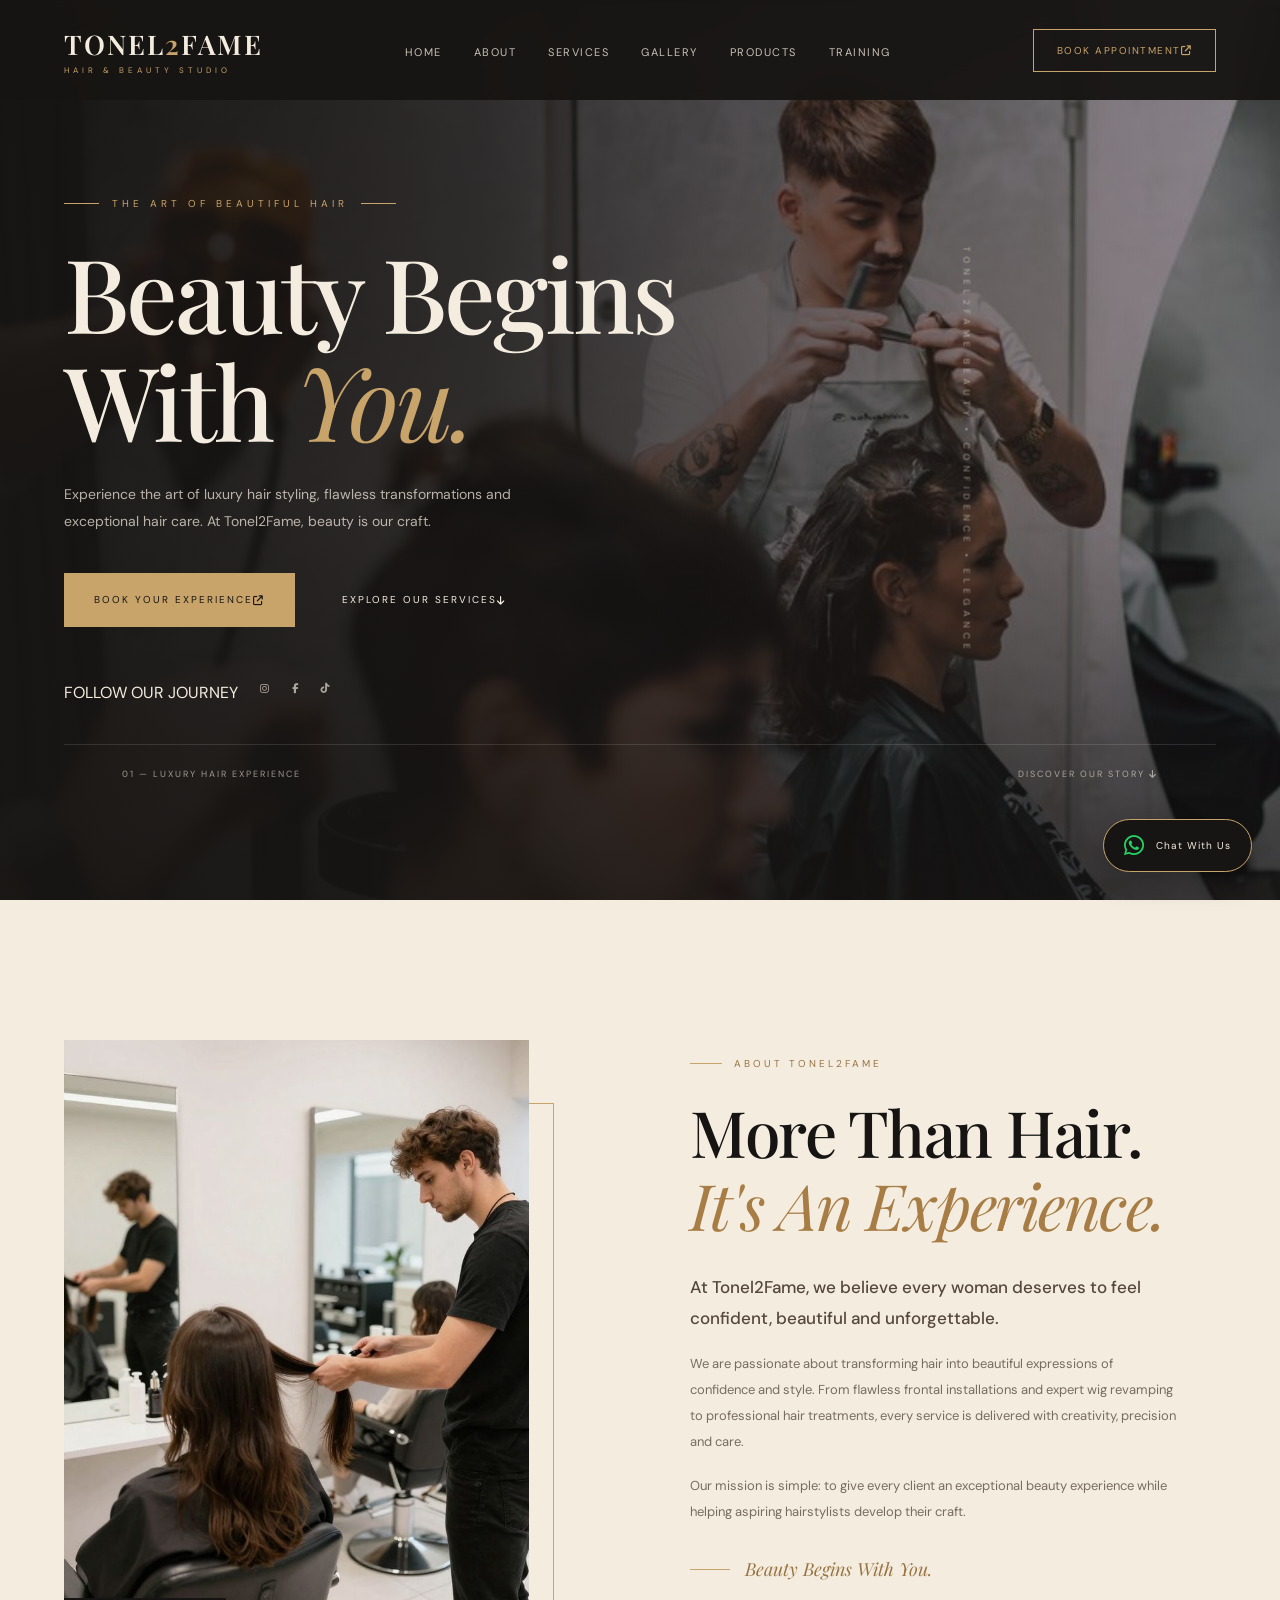
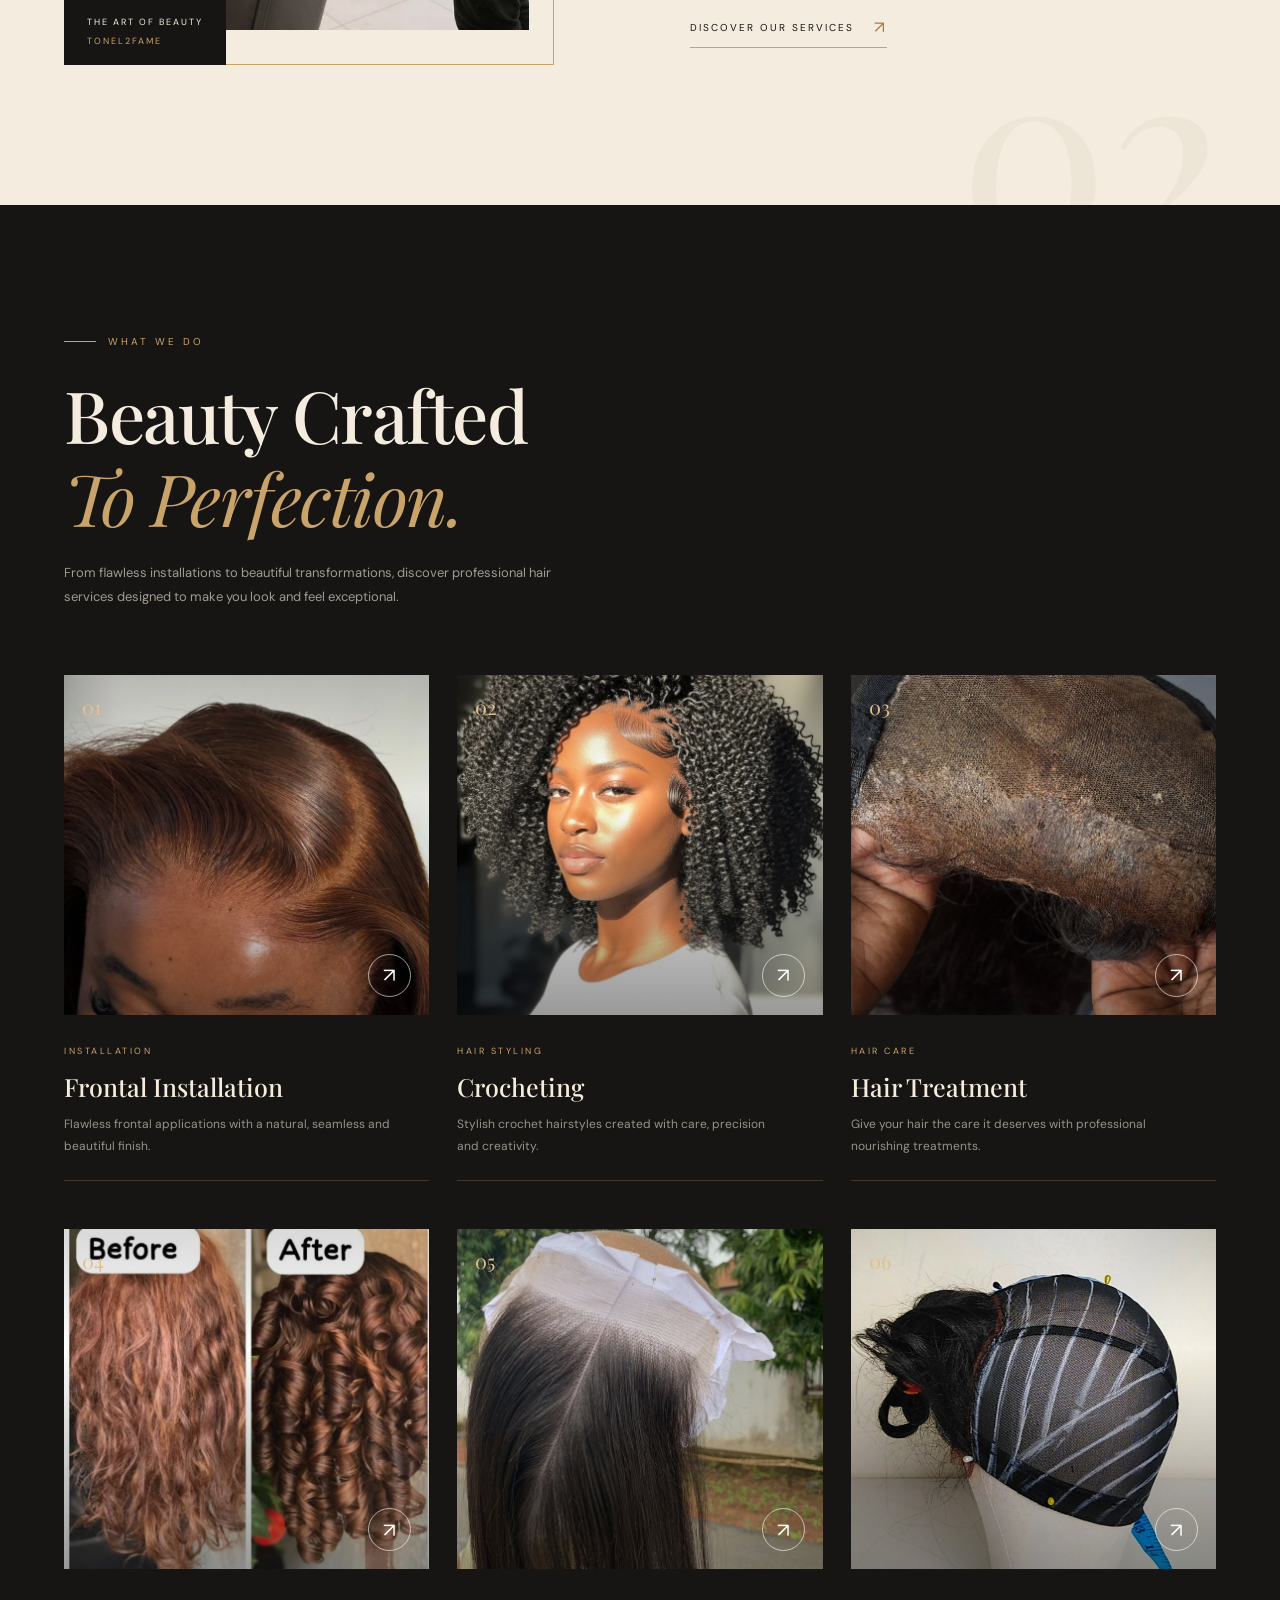
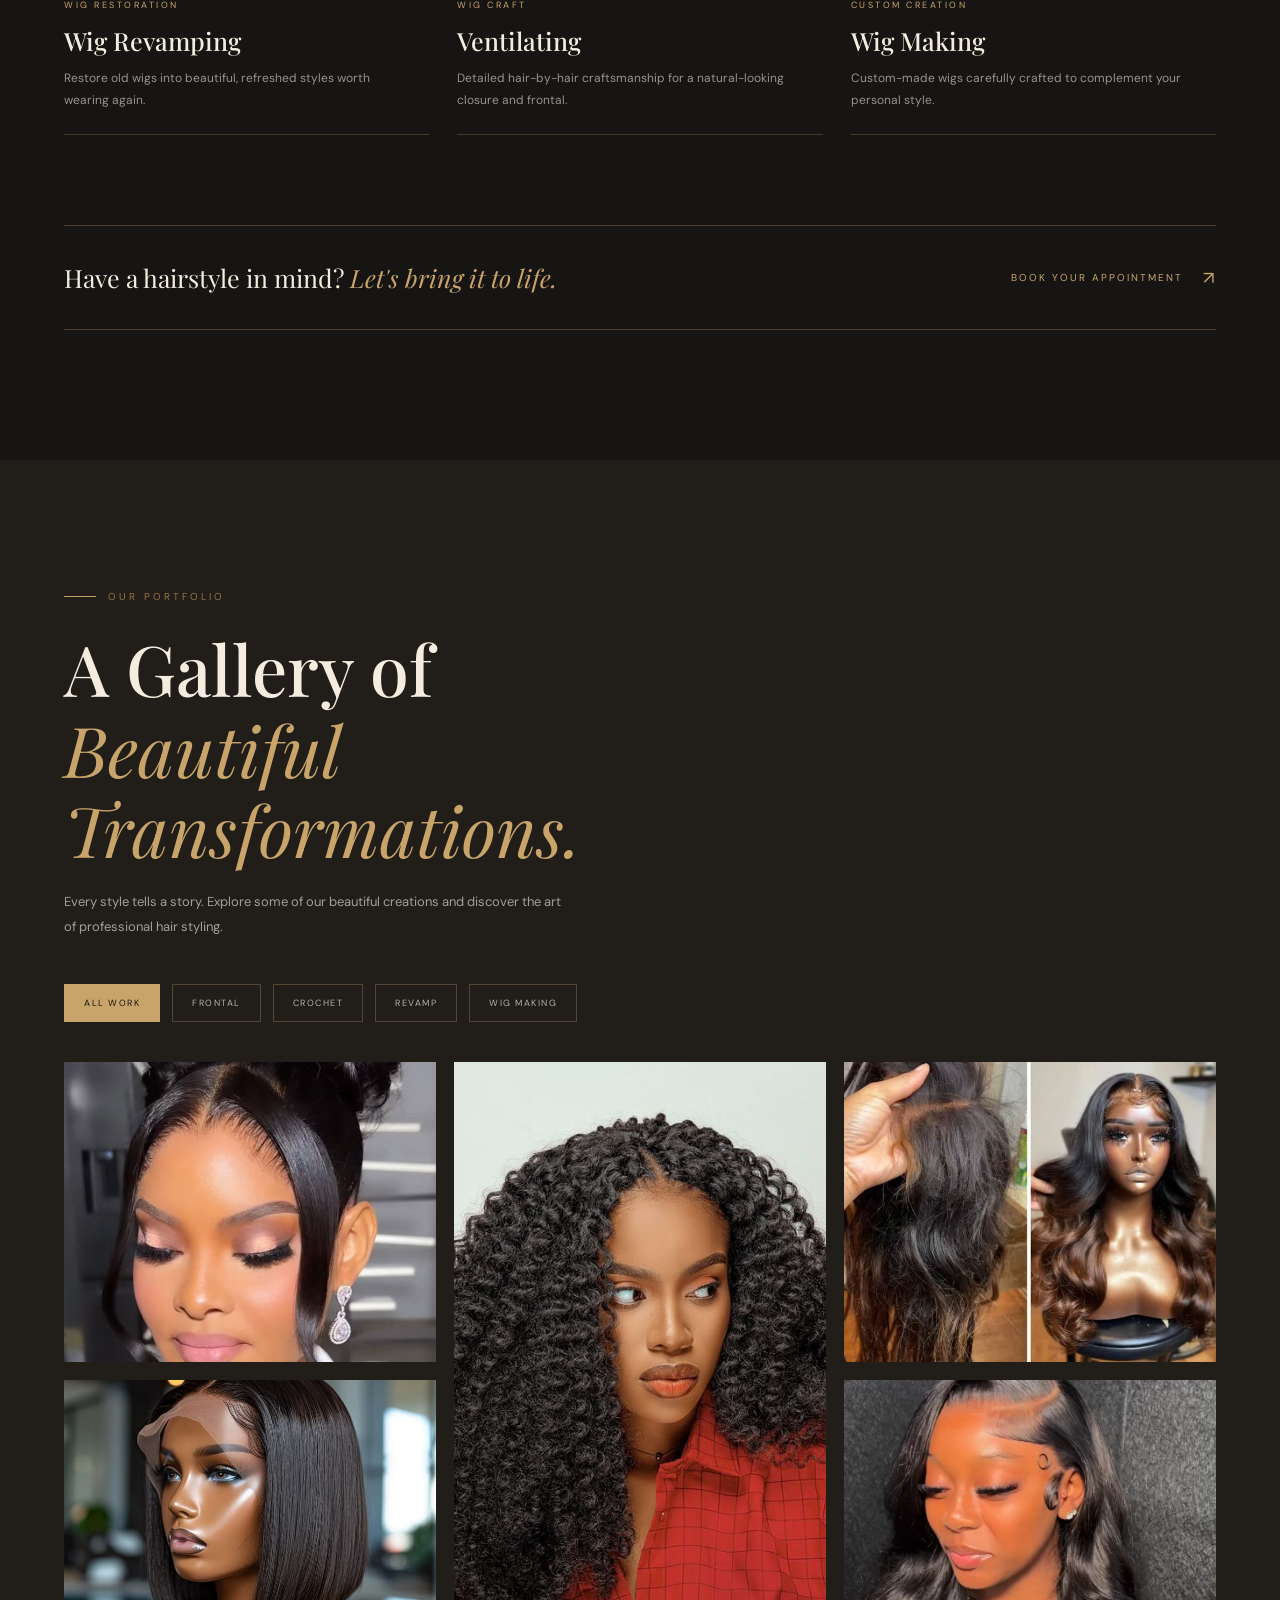
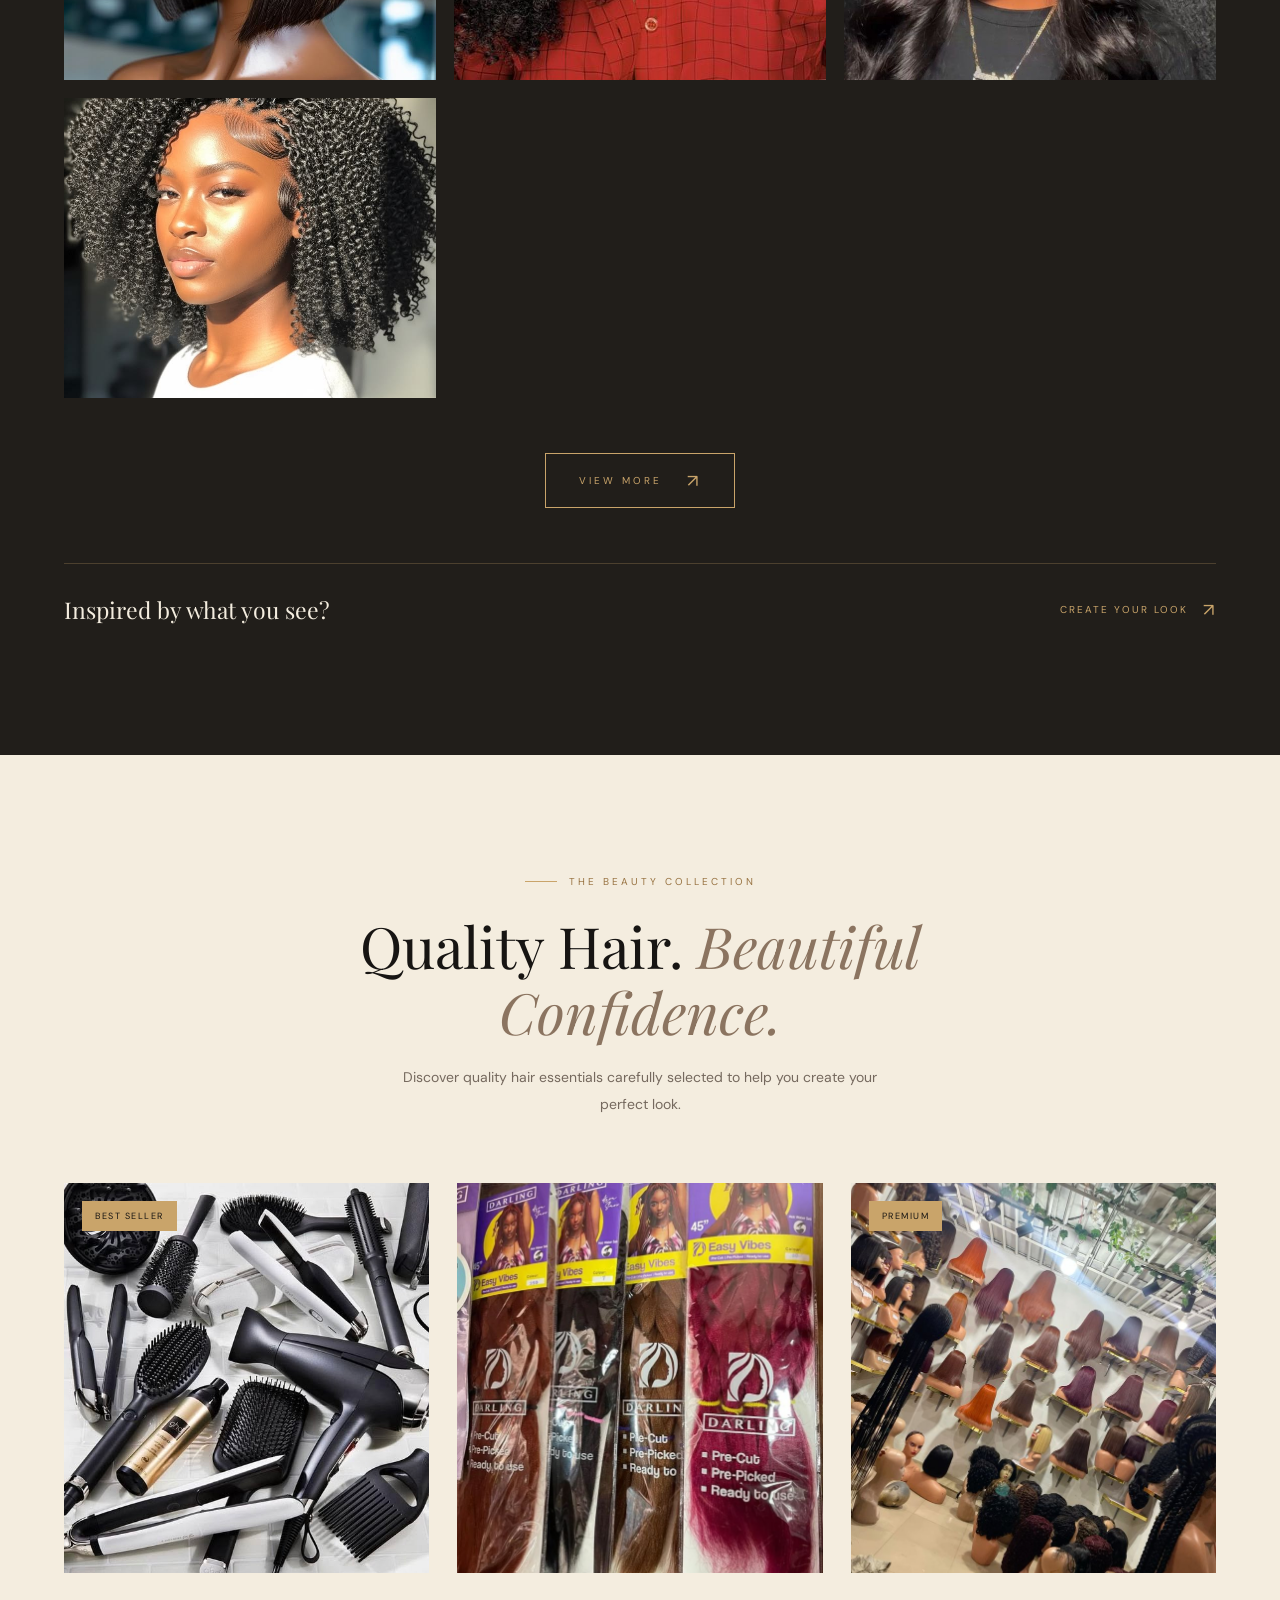
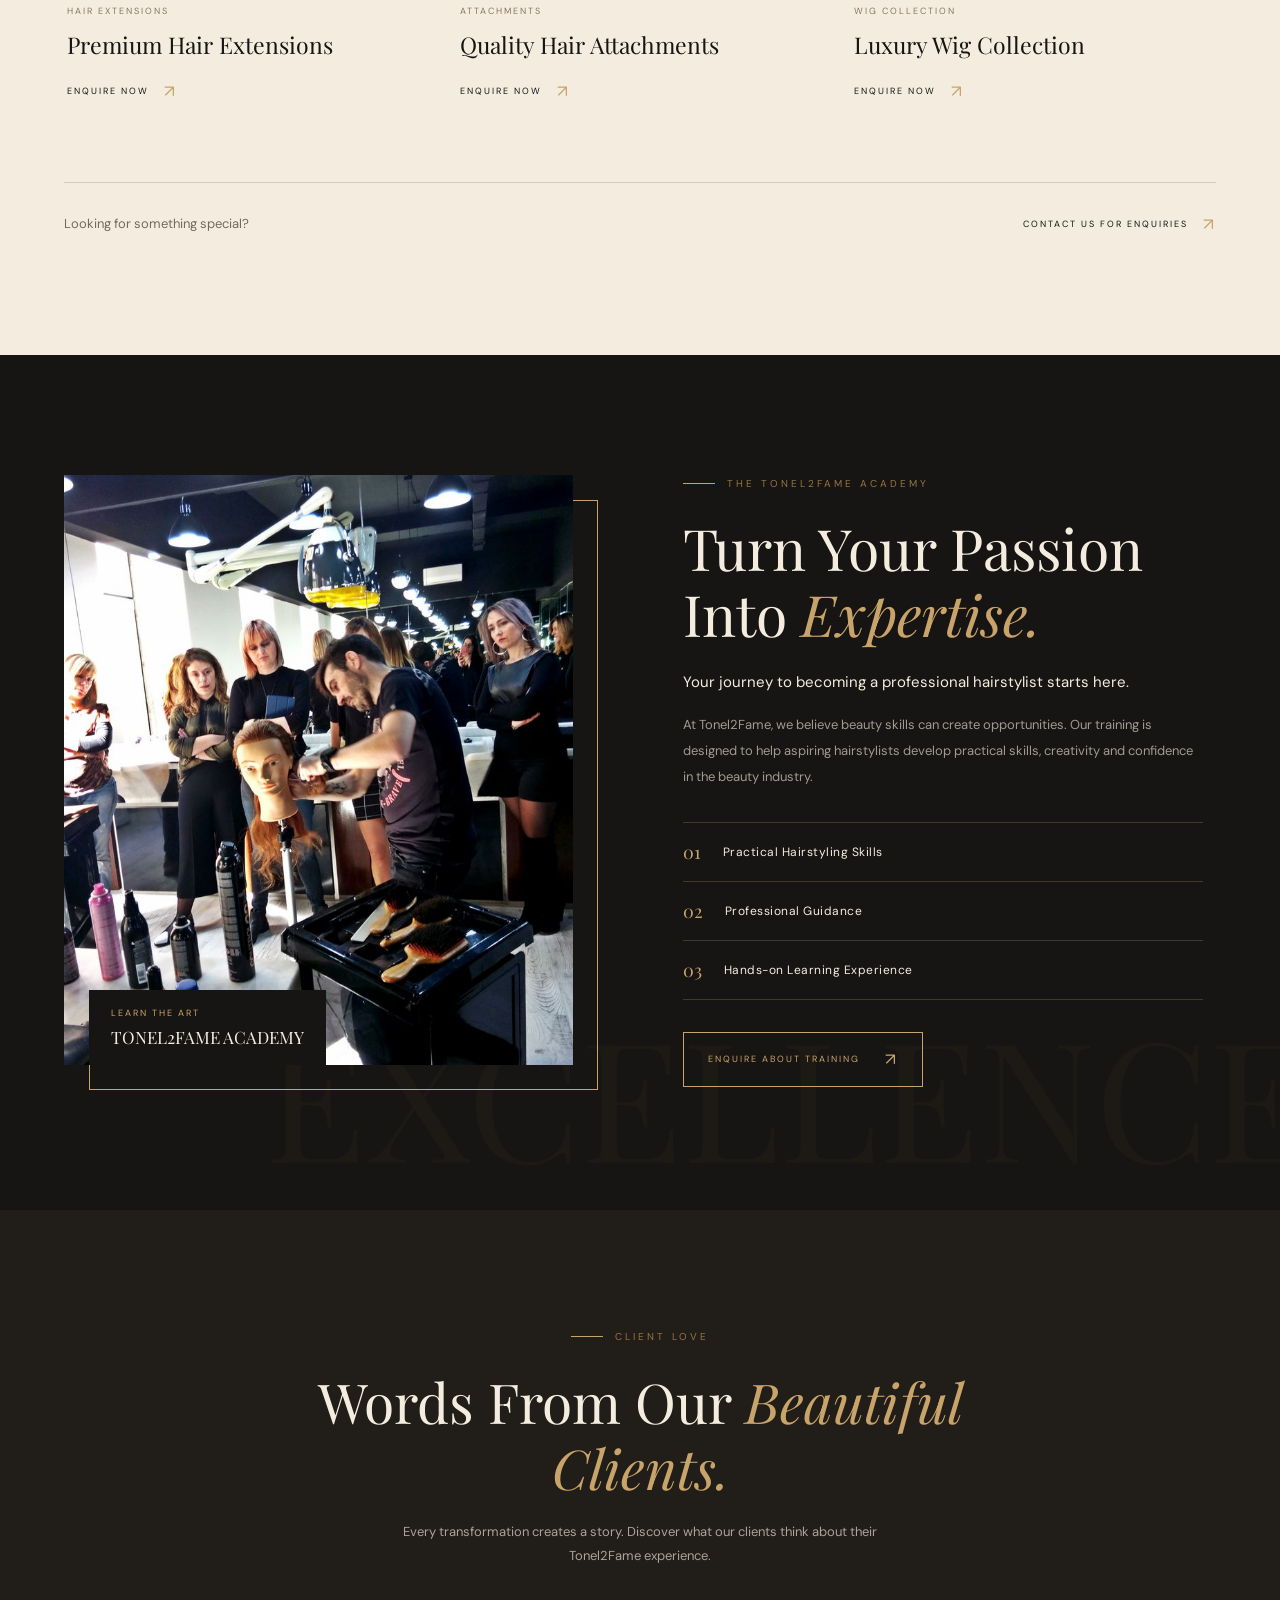
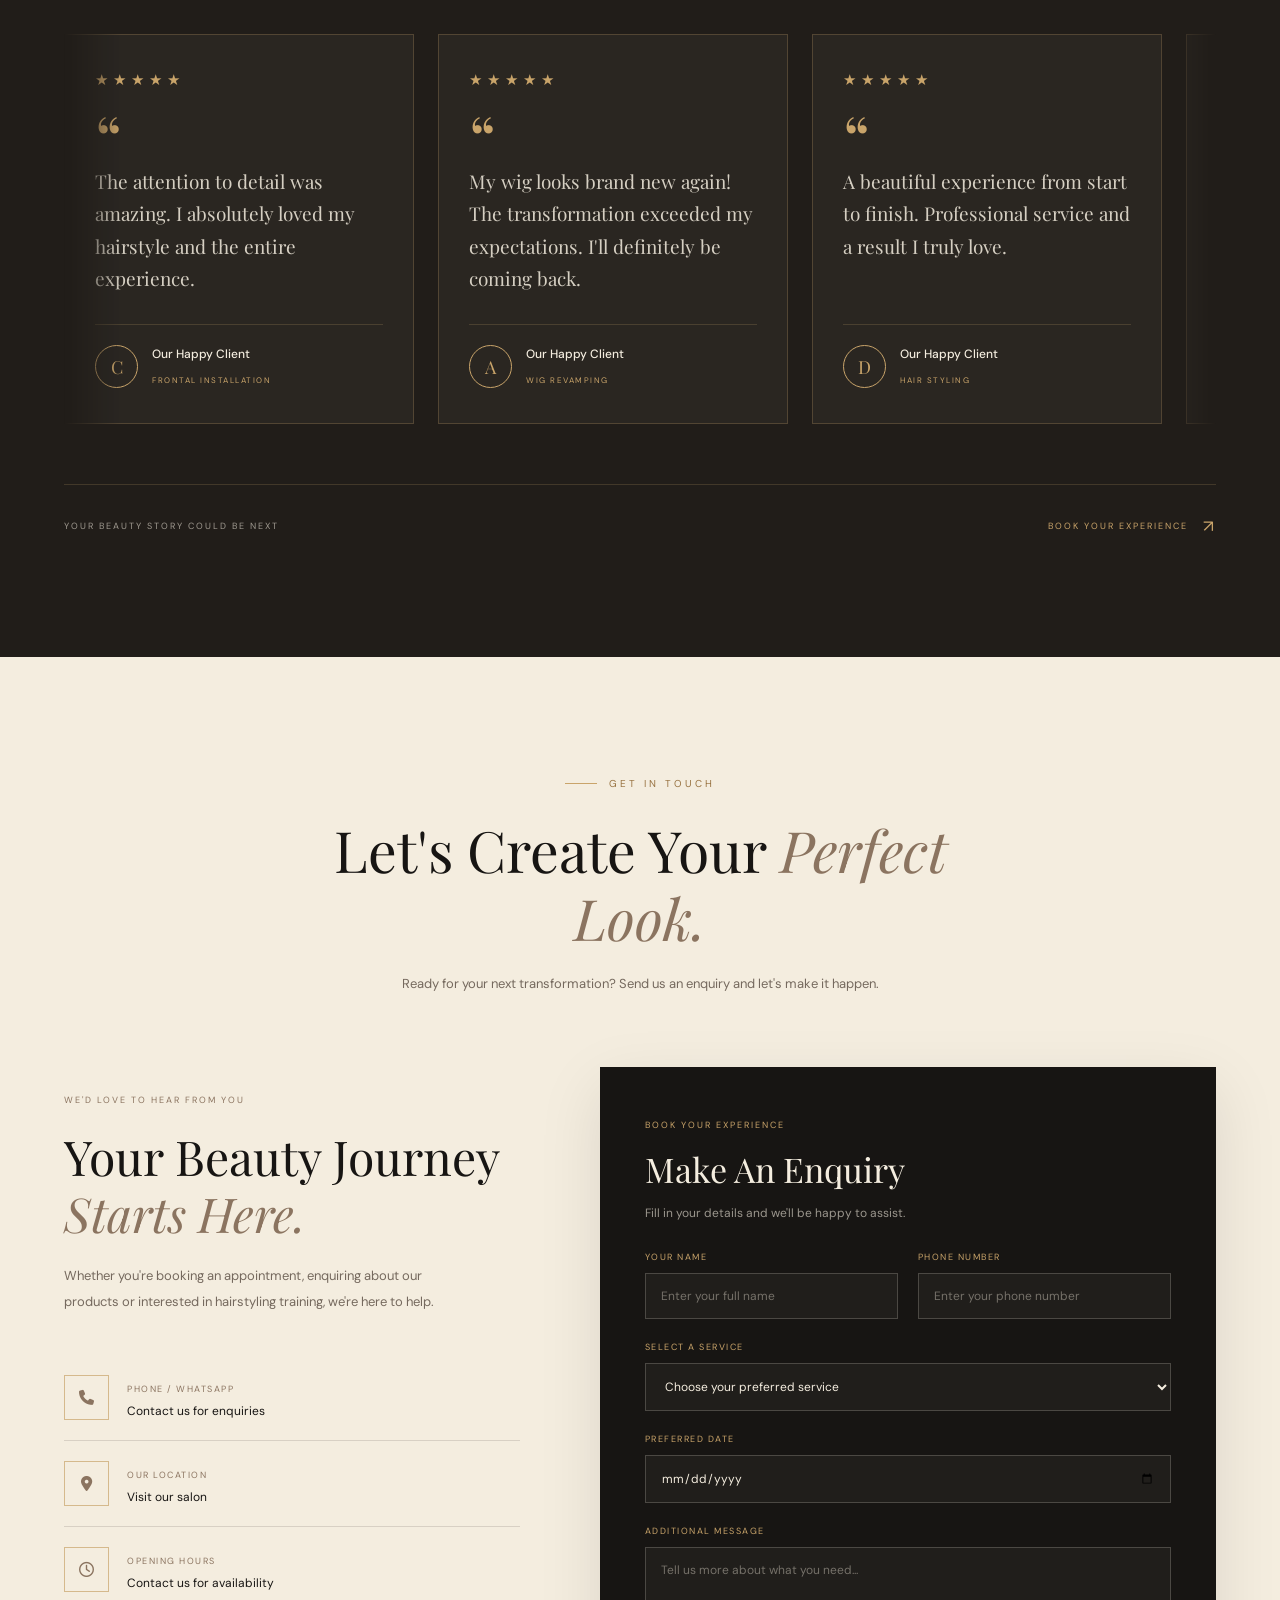
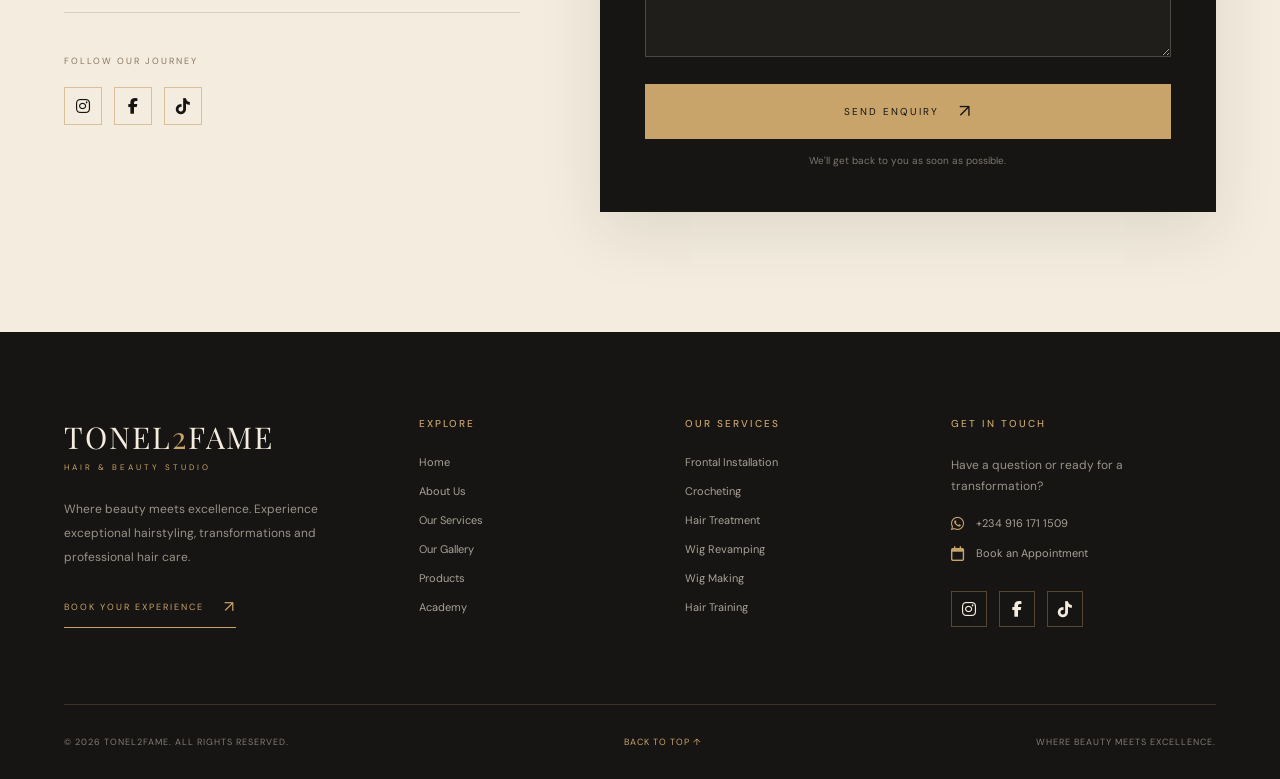
==== Index.html @ cb25fa94 "Initial Commit - Tonel2Fame website" ====
<!DOCTYPE html>
<html lang="en">

<head>
    <meta charset="UTF-8">
    <meta name="viewport" content="width=device-width, initial-scale=1.0">

    <meta name="description" content="Tonel2Fame offers luxury frontal installation, crochet styling, wig making, hair treatments, wig revamping and professional hair training.">

    <meta name="theme-color" content="#171513">

    <title>Tonel2Fame | Luxury Hair & Beauty Studio</title>

    <!-- GOOGLE FONTS -->
    <link rel="preconnect" href="https://fonts.googleapis.com">
    <link rel="preconnect" href="https://fonts.gstatic.com" crossorigin>

    <link href="https://fonts.googleapis.com/css2?family=DM+Sans:wght@400;500;600;700&family=Playfair+Display:ital,wght@0,400;0,500;0,600;0,700;1,400;1,500&display=swap" rel="stylesheet">

    <!-- ICONS -->
    <link rel="stylesheet" href="https://cdnjs.cloudflare.com/ajax/libs/font-awesome/6.5.2/css/all.min.css">

    <!-- CSS -->
    <link rel="stylesheet" href="Styles.css">

</head>

<body>

    <!-- =========================
         HEADER / NAVIGATION
    ========================== -->

    <header class="header" id="header">

        <nav class="navbar container">

            <!-- LOGO -->
            <a href="#home" class="logo">

                <span class="logo-main">
                    TONEL<span class="logo-number">2</span>FAME
                </span>

                <span class="logo-subtitle">
                    HAIR & BEAUTY STUDIO
                </span>

            </a>


            <!-- NAVIGATION LINKS -->
            <ul class="nav-links" id="navLinks">

                <li><a href="#home" class="nav-link active">Home</a></li>

                <li><a href="#about" class="nav-link">About</a></li>

                <li><a href="#services" class="nav-link">Services</a></li>

                <li><a href="Gallery.html" class="nav-link">Gallery</a></li>

                <li><a href="#products" class="nav-link">Products</a></li>

                <li><a href="Training.html" class="nav-link">Training</a></li>

                <li class="mobile-booking">
                    <a href="#contact" class="mobile-book-btn">
                        BOOK APPOINTMENT
                        <i class="fa-solid fa-arrow-up-right-from-square"></i>
                    </a>
                </li>

            </ul>


            <!-- BOOKING BUTTON -->
            <a href="#contact" class="nav-booking">
                BOOK APPOINTMENT
                <i class="fa-solid fa-arrow-up-right-from-square"></i>
            </a>


            <!-- MOBILE MENU BUTTON -->
            <button
                class="menu-toggle"
                id="menuToggle"
                aria-label="Open navigation menu"
                aria-expanded="false"
                aria-controls="navLinks">

                <span></span>
                <span></span>
                <span></span>

            </button>

        </nav>

    </header>



    <!-- =========================
         MAIN CONTENT
    ========================== -->

    <main>

        <!-- HERO SECTION -->

        <section class="hero" id="home">

            <!-- DARK IMAGE OVERLAY -->
            <div class="hero-overlay"></div>


            <!-- HERO CONTENT -->
            <div class="hero-container container">

                <div class="hero-content">

                    <div class="hero-eyebrow">

                        <span class="eyebrow-line"></span>

                        <span>THE ART OF BEAUTIFUL HAIR</span>

                        <span class="eyebrow-line"></span>

                    </div>


                    <h1 class="hero-title">

                        Beauty Begins
                        <br>

                        With <em>You.</em>

                    </h1>


                    <p class="hero-description">

                        Experience the art of luxury hair styling,
                        flawless transformations and exceptional
                        hair care.

                        At Tonel2Fame, beauty is our craft.

                    </p>


                    <!-- HERO BUTTONS -->
                    <div class="hero-buttons">

                        <a href="#contact" class="btn btn-primary">

                            BOOK YOUR EXPERIENCE

                            <i class="fa-solid fa-arrow-up-right-from-square"></i>

                        </a>


                        <a href="#services" class="btn btn-secondary">

                            EXPLORE OUR SERVICES

                            <i class="fa-solid fa-arrow-down"></i>

                        </a>

                    </div>


                    <!-- SOCIAL MEDIA -->
                    <div class="hero-socials">

                        <span>FOLLOW OUR JOURNEY</span>

                        <a href="#" aria-label="Instagram">
                            <i class="fa-brands fa-instagram"></i>
                        </a>

                        <a href="#" aria-label="Facebook">
                            <i class="fa-brands fa-facebook-f"></i>
                        </a>

                        <a href="#" aria-label="TikTok">
                            <i class="fa-brands fa-tiktok"></i>
                        </a>

                    </div>

                </div>


                <!-- HERO SIDE LABEL -->
                <div class="hero-side-label">

                    <span>TONEL2FAME</span>

                    <span>BEAUTY • CONFIDENCE • ELEGANCE</span>

                </div>


                <!-- HERO BOTTOM INFORMATION -->
                <div class="hero-bottom">

                    <span>01 — LUXURY HAIR EXPERIENCE</span>

                    <a href="#about">
                        DISCOVER OUR STORY
                        <i class="fa-solid fa-arrow-down"></i>
                    </a>

                </div>

            </div>

        </section>


        <!-- FUTURE WEBSITE SECTIONS -->

        
<section class="about-section" id="about">

    <div class="about-container container">

        <!-- IMAGE SIDE -->
        <div class="about-image-wrap reveal-left">

            <div class="about-image">
                   <img
                    src="Images/Hero.png"
                    alt="Beautiful luxury hairstyle by Tonel2Fame"
                    loading="lazy"
                >
            </div>

            <div class="about-image-frame"></div>

            <div class="about-image-caption">
                <span>THE ART OF BEAUTY</span>
                <span>TONEL2FAME</span>
            </div>

        </div>

        <!-- CONTENT SIDE -->
        <div class="about-content reveal-right">

            <div class="section-eyebrow">
                <span></span>
                ABOUT TONEL2FAME
            </div>

            <h2>
                More Than Hair.
                <em>It's An Experience.</em>
            </h2>

            <p class="about-intro">
                At Tonel2Fame, we believe every woman deserves to
                feel confident, beautiful and unforgettable.
            </p>

            <p class="about-description">
                We are passionate about transforming hair into
                beautiful expressions of confidence and style.
                From flawless frontal installations and expert
                wig revamping to professional hair treatments,
                every service is delivered with creativity,
                precision and care.
            </p>

            <p class="about-description">
                Our mission is simple: to give every client an
                exceptional beauty experience while helping
                aspiring hairstylists develop their craft.
            </p>

            <div class="about-signature">
                <span class="signature-line"></span>
                <span>Beauty Begins With You.</span>
            </div>

            <a href="#services" class="about-link">
                DISCOVER OUR SERVICES
                <span>↗</span>
            </a>

        </div>

    </div>

    <!-- DECORATIVE NUMBER -->
    <div class="about-decoration" aria-hidden="true">02</div>

</section>


        
<section class="services-section" id="services">

    <div class="container">

        <!-- SECTION HEADER -->
        <div class="services-heading reveal">

            <div class="section-eyebrow">
                <span></span>
                WHAT WE DO
            </div>

            <h2>
                Beauty Crafted
                <em>To Perfection.</em>
            </h2>

            <p>
                From flawless installations to beautiful transformations,
                discover professional hair services designed to make
                you look and feel exceptional.
            </p>

        </div>

        <!-- SERVICES GRID -->
        <div class="services-grid">

            <!-- SERVICE 1 -->
            <article class="service-card reveal">

                <div class="service-image">
                    <img
                        src="Images/Frontal.png"
                        alt="Professional frontal installation"
                        loading="lazy"
                    >

                    <span class="service-number">01</span>

                    <a href="#contact" class="service-arrow"
                       aria-label="Enquire about frontal installation">
                        ↗
                    </a>
                </div>

                <div class="service-info">
                    <span class="service-category">INSTALLATION</span>
                    <h3>Frontal Installation</h3>
                    <p>
                        Flawless frontal applications with a natural,
                        seamless and beautiful finish.
                    </p>
                </div>

            </article>

            <!-- SERVICE 2 -->
            <article class="service-card reveal">

                <div class="service-image">
                    <img
                        src="Images/Crochet.png"
                        alt="Beautiful crochet hairstyle"
                        loading="lazy"
                    >

                    <span class="service-number">02</span>

                    <a href="#contact" class="service-arrow"
                       aria-label="Enquire about crocheting">
                        ↗
                    </a>
                </div>

                <div class="service-info">
                    <span class="service-category">HAIR STYLING</span>
                    <h3>Crocheting</h3>
                    <p>
                        Stylish crochet hairstyles created with care,
                        precision and creativity.
                    </p>
                </div>

            </article>

            <!-- SERVICE 3 -->
            <article class="service-card reveal">

                <div class="service-image">
                    <img
                        src="Images/Treatment.png"
                        alt="Professional hair treatment"
                        loading="lazy"
                    >

                    <span class="service-number">03</span>

                    <a href="#contact" class="service-arrow"
                       aria-label="Enquire about hair treatment">
                        ↗
                    </a>
                </div>

                <div class="service-info">
                    <span class="service-category">HAIR CARE</span>
                    <h3>Hair Treatment</h3>
                    <p>
                        Give your hair the care it deserves with
                        professional nourishing treatments.
                    </p>
                </div>

            </article>

            <!-- SERVICE 4 -->
            <article class="service-card reveal">

                <div class="service-image">
                    <img
                        src="Images/Revamp.png"
                        alt="Beautifully revamped wig"
                        loading="lazy"
                    >

                    <span class="service-number">04</span>

                    <a href="#contact" class="service-arrow"
                       aria-label="Enquire about wig revamping">
                        ↗
                    </a>
                </div>

                <div class="service-info">
                    <span class="service-category">WIG RESTORATION</span>
                    <h3>Wig Revamping</h3>
                    <p>
                        Restore old wigs into beautiful,
                        refreshed styles worth wearing again.
                    </p>
                </div>

            </article>

            <!-- SERVICE 5 -->
            <article class="service-card reveal">

                <div class="service-image">
                    <img
                        src="Images/This is a 5by5 hand made closure ☺️.png"
                        alt="Professional lace closure ventilating"
                        loading="lazy"
                    >

                    <span class="service-number">05</span>

                    <a href="#contact" class="service-arrow"
                       aria-label="Enquire about closure ventilating">
                        ↗
                    </a>
                </div>

                <div class="service-info">
                    <span class="service-category">WIG CRAFT</span>
                    <h3>Ventilating</h3>
                    <p>
                        Detailed hair-by-hair craftsmanship
                        for a natural-looking closure and frontal.
                    </p>
                </div>

            </article>

            <!-- SERVICE 6 -->
            <article class="service-card reveal">

                <div class="service-image">
                    <img
                        src="Images/Wig Making.png"
                        alt="Custom handmade wig"
                        loading="lazy"
                    >

                    <span class="service-number">06</span>

                    <a href="#contact" class="service-arrow"
                       aria-label="Enquire about custom wig making">
                        ↗
                    </a>
                </div>

                <div class="service-info">
                    <span class="service-category">CUSTOM CREATION</span>
                    <h3>Wig Making</h3>
                    <p>
                        Custom-made wigs carefully crafted
                        to complement your personal style.
                    </p>
                </div>

            </article>

        </div>

        <!-- BOTTOM CTA -->
        <div class="services-bottom reveal">

            <p>
                Have a hairstyle in mind?
                <span>Let's bring it to life.</span>
            </p>

            <a href="#contact" class="services-cta">
                BOOK YOUR APPOINTMENT
                <span>↗</span>
            </a>

        </div>

    </div>

</section>

        
<section class="gallery-section" id="gallery">

    <div class="container">

        <!-- GALLERY HEADER -->
        <div class="gallery-heading reveal">

            <div class="section-eyebrow">
                <span></span>
                OUR PORTFOLIO
            </div>

            <h2>
                A Gallery of
                <em>Beautiful Transformations.</em>
            </h2>

            <p>
                Every style tells a story. Explore some of our
                beautiful creations and discover the art of
                professional hair styling.
            </p>

        </div>

        <!-- FILTER BUTTONS -->
        <div class="gallery-filters reveal">

            <button class="filter-btn active" data-filter="all">
                ALL WORK
            </button>

            <button class="filter-btn" data-filter="frontal">
                FRONTAL
            </button>

            <button class="filter-btn" data-filter="crochet">
                CROCHET
            </button>

            <button class="filter-btn" data-filter="revamp">
                REVAMP
            </button>

            <button class="filter-btn" data-filter="wig">
                WIG MAKING
            </button>

        </div>

        <!-- GALLERY GRID -->
        <div class="gallery-grid">

            <div class="gallery-item reveal" data-category="frontal">
                <img src="Images/frontal p2.png"
                     alt="Frontal installation hairstyle"
                     loading="lazy">
                <div class="gallery-item-overlay">
                    <span>FRONTAL INSTALLATION</span>
                    <button class="gallery-view" aria-label="View image">↗</button>
                </div>
            </div>

            <div class="gallery-item gallery-tall reveal"
                 data-category="crochet">
                <img src="Images/Crotchet.png"
                     alt="Beautiful crochet hairstyle"
                     loading="lazy">
                <div class="gallery-item-overlay">
                    <span>CROCHET STYLING</span>
                    <button class="gallery-view" aria-label="View image">↗</button>
                </div>
            </div>

            <div class="gallery-item reveal" data-category="revamp">
                <img src="Images/hair revamping.jpg"
                     alt="Revamped wig transformation"
                     loading="lazy">
                <div class="gallery-item-overlay">
                    <span>WIG REVAMPING</span>
                    <button class="gallery-view" aria-label="View image">↗</button>
                </div>
            </div>

            <div class="gallery-item reveal" data-category="wig">
                <img src="Images/Wigcap.Png"
                     alt="Custom wig making"
                     loading="lazy">
                <div class="gallery-item-overlay">
                    <span>CUSTOM WIG MAKING</span>
                    <button class="gallery-view" aria-label="View image">↗</button>
                </div>
            </div>

            <div class="gallery-item reveal" data-category="frontal">
                <img src="Images/Frontal2.png"
                     alt="Luxury frontal hairstyle"
                     loading="lazy">
                <div class="gallery-item-overlay">
                    <span>FRONTAL INSTALLATION</span>
                    <button class="gallery-view" aria-label="View image">↗</button>
                </div>
            </div>

            <div class="gallery-item reveal" data-category="crochet">
                <img src="Images/Crochet.png"
                     alt="Professional crochet braids"
                     loading="lazy">
                <div class="gallery-item-overlay">
                    <span>CROCHET STYLING</span>
                    <button class="gallery-view" aria-label="View image">↗</button>
                </div>
            </div>

        </div>


        <div class="gallery-view-more reveal">
            <a href="Gallery.html" class="view-more-btn">
                VIEW MORE
                <span>↗</span>
            </a>
        </div>


        <div class="gallery-bottom reveal">
            <p>Inspired by what you see?</p>
            <a href="#contact" class="gallery-booking">
                CREATE YOUR LOOK <span>↗</span>
            </a>
        </div>

    </div>

    <!-- FULLSCREEN IMAGE VIEWER -->
    <div class="lightbox" id="lightbox"
         role="dialog"
         aria-modal="true"
         aria-label="Image viewer"
         aria-hidden="true">

        <button class="lightbox-close"
                id="lightboxClose"
                aria-label="Close image viewer">
            &times;
        </button>

        <button class="lightbox-prev"
                id="lightboxPrev"
                aria-label="Previous image">
            &#10094;
        </button>

        <div class="lightbox-content">
            <img src="" alt="" id="lightboxImage">
            <p id="lightboxCaption"></p>
        </div>

        <button class="lightbox-next"
                id="lightboxNext"
                aria-label="Next image">
            &#10095;
        </button>

    </div>

</section>


        
<section class="products-section" id="products">
    <div class="products-container container">

        <div class="products-heading reveal">
            <div class="section-eyebrow">
                <span></span> THE BEAUTY COLLECTION
            </div>

            <h2>Quality Hair. <em>Beautiful Confidence.</em></h2>

            <p>
                Discover quality hair essentials carefully selected
                to help you create your perfect look.
            </p>
        </div>

        <div class="products-grid">

            <article class="product-card reveal">
                <div class="product-image">
                    <img src="Images/hair extension.png"
                         alt="Premium hair extensions"
                         loading="lazy">
                    <span class="product-tag">BEST SELLER</span>
                </div>
                <div class="product-info">
                    <span class="product-category">HAIR EXTENSIONS</span>
                    <h3>Premium Hair Extensions</h3>
                    <a href="#contact" class="product-link">
                        ENQUIRE NOW <span>↗</span>
                    </a>
                </div>
            </article>

            <article class="product-card reveal">
                <div class="product-image">
                    <img src="Images/Attachments.png"
                         alt="Quality hair attachment"
                         loading="lazy">
                </div>
                <div class="product-info">
                    <span class="product-category">ATTACHMENTS</span>
                    <h3>Quality Hair Attachments</h3>
                    <a href="#contact" class="product-link">
                        ENQUIRE NOW <span>↗</span>
                    </a>
                </div>
            </article>

            <article class="product-card reveal">
                <div class="product-image">
                    <img src="Images/Wigs.png"
                         alt="Beautiful luxury wig"
                         loading="lazy">
                    <span class="product-tag">PREMIUM</span>
                </div>
                <div class="product-info">
                    <span class="product-category">WIG COLLECTION</span>
                    <h3>Luxury Wig Collection</h3>
                    <a href="#contact" class="product-link">
                        ENQUIRE NOW <span>↗</span>
                    </a>
                </div>
            </article>

        </div>

        <div class="products-bottom reveal">
            <p>Looking for something special?</p>
            <a href="#contact" class="products-cta">
                CONTACT US FOR ENQUIRIES <span>↗</span>
            </a>
        </div>

    </div>
</section>


        
<section class="academy-section" id="academy">
    <div class="academy-container container">

        <div class="academy-image-wrap reveal-left">
            <div class="academy-image">
                <img src="Images/Tonel Academy.png"
                     alt="Professional hairstylist training an apprentice"
                     loading="lazy">
            </div>

            <div class="academy-image-label">
                <span>LEARN THE ART</span>
                <span>TONEL2FAME ACADEMY</span>
            </div>
        </div>

        <div class="academy-content reveal-right">
            <div class="section-eyebrow">
                <span></span> THE TONEL2FAME ACADEMY
            </div>

            <h2>Turn Your Passion Into <em>Expertise.</em></h2>

            <p class="academy-intro">
                Your journey to becoming a professional hairstylist
                starts here.
            </p>

            <p class="academy-description">
                At Tonel2Fame, we believe beauty skills can create
                opportunities. Our training is designed to help
                aspiring hairstylists develop practical skills,
                creativity and confidence in the beauty industry.
            </p>

            <div class="academy-features">
                <div>
                    <span>01</span>
                    <p>Practical Hairstyling Skills</p>
                </div>

                <div>
                    <span>02</span>
                    <p>Professional Guidance</p>
                </div>

                <div>
                    <span>03</span>
                    <p>Hands-on Learning Experience</p>
                </div>
            </div>

            <a href="Training.html" class="academy-button">
                ENQUIRE ABOUT TRAINING <span>↗</span>
            </a>
        </div>

    </div>

    <div class="academy-decoration" aria-hidden="true">
        EXCELLENCE
    </div>
</section>


<section class="testimonials-section" id="testimonials">

    <div class="testimonials-container container">

        <div class="testimonials-heading">
            <div class="section-eyebrow">
                <span></span> CLIENT LOVE
            </div>

            <h2>Words From Our <em>Beautiful Clients.</em></h2>

            <p>
                Every transformation creates a story.
                Discover what our clients think about their Tonel2Fame experience.
            </p>
        </div>

        <div class="testimonial-slider">

            <div class="testimonials-track">

                <!-- ORIGINAL TESTIMONIALS -->

                <article class="testimonial-card">
                    <div class="testimonial-stars">★★★★★</div>
                    <span class="testimonial-quote">“</span>
                    <p class="testimonial-text">
                        The attention to detail was amazing.
                        I absolutely loved my hairstyle and the entire experience.
                    </p>
                    <div class="testimonial-client">
                        <div class="client-avatar">C</div>
                        <div>
                            <h3>Our Happy Client</h3>
                            <span>FRONTAL INSTALLATION</span>
                        </div>
                    </div>
                </article>

                <article class="testimonial-card">
                    <div class="testimonial-stars">★★★★★</div>
                    <span class="testimonial-quote">“</span>
                    <p class="testimonial-text">
                        My wig looks brand new again!
                        The transformation exceeded my expectations.
                        I'll definitely be coming back.
                    </p>
                    <div class="testimonial-client">
                        <div class="client-avatar">A</div>
                        <div>
                            <h3>Our Happy Client</h3>
                            <span>WIG REVAMPING</span>
                        </div>
                    </div>
                </article>

                <article class="testimonial-card">
                    <div class="testimonial-stars">★★★★★</div>
                    <span class="testimonial-quote">“</span>
                    <p class="testimonial-text">
                        A beautiful experience from start to finish.
                        Professional service and a result I truly love.
                    </p>
                    <div class="testimonial-client">
                        <div class="client-avatar">D</div>
                        <div>
                            <h3>Our Happy Client</h3>
                            <span>HAIR STYLING</span>
                        </div>
                    </div>
                </article>

                <!-- DUPLICATED TESTIMONIALS FOR SEAMLESS MOVEMENT -->

                <article class="testimonial-card" aria-hidden="true">
                    <div class="testimonial-stars">★★★★★</div>
                    <span class="testimonial-quote">“</span>
                    <p class="testimonial-text">
                        The attention to detail was amazing.
                        I absolutely loved my hairstyle and the entire experience.
                    </p>
                    <div class="testimonial-client">
                        <div class="client-avatar">C</div>
                        <div>
                            <h3>Our Happy Client</h3>
                            <span>FRONTAL INSTALLATION</span>
                        </div>
                    </div>
                </article>

                <article class="testimonial-card" aria-hidden="true">
                    <div class="testimonial-stars">★★★★★</div>
                    <span class="testimonial-quote">“</span>
                    <p class="testimonial-text">
                        My wig looks brand new again!
                        The transformation exceeded my expectations.
                        I'll definitely be coming back.
                    </p>
                    <div class="testimonial-client">
                        <div class="client-avatar">A</div>
                        <div>
                            <h3>Our Happy Client</h3>
                            <span>WIG REVAMPING</span>
                        </div>
                    </div>
                </article>

                <article class="testimonial-card" aria-hidden="true">
                    <div class="testimonial-stars">★★★★★</div>
                    <span class="testimonial-quote">“</span>
                    <p class="testimonial-text">
                        A beautiful experience from start to finish.
                        Professional service and a result I truly love.
                    </p>
                    <div class="testimonial-client">
                        <div class="client-avatar">D</div>
                        <div>
                            <h3>Our Happy Client</h3>
                            <span>HAIR STYLING</span>
                        </div>
                    </div>
                </article>

            </div>

        </div>

        <div class="testimonials-bottom">
            <span>YOUR BEAUTY STORY COULD BE NEXT</span>
            <a href="#contact">
                BOOK YOUR EXPERIENCE <span>↗</span>
            </a>
        </div>

    </div>

</section>


        
<section class="contact-section" id="contact">
    <div class="contact-container container">

        <div class="contact-heading reveal">
            <div class="section-eyebrow">
                <span></span> GET IN TOUCH
            </div>

            <h2>Let's Create Your <em>Perfect Look.</em></h2>

            <p>
                Ready for your next transformation?
                Send us an enquiry and let's make it happen.
            </p>
        </div>

        <div class="contact-grid">

            <!-- CONTACT INFORMATION -->
            <div class="contact-info reveal-left">

                <span class="contact-small-title">WE'D LOVE TO HEAR FROM YOU</span>

                <h3>Your Beauty Journey<br>
                    <em>Starts Here.</em>
                </h3>

                <p>
                    Whether you're booking an appointment,
                    enquiring about our products or interested
                    in hairstyling training, we're here to help.
                </p>

                <div class="contact-details">

                    <div class="contact-detail">
                        <span class="contact-icon">
                            <i class="fa-solid fa-phone"></i>
                        </span>
                        <div>
                            <small>PHONE / WHATSAPP</small>
                            <p>Contact us for enquiries</p>
                        </div>
                    </div>

                    <div class="contact-detail">
                        <span class="contact-icon">
                            <i class="fa-solid fa-location-dot"></i>
                        </span>
                        <div>
                            <small>OUR LOCATION</small>
                            <p>Visit our salon</p>
                        </div>
                    </div>

                    <div class="contact-detail">
                        <span class="contact-icon">
                            <i class="fa-regular fa-clock"></i>
                        </span>
                        <div>
                            <small>OPENING HOURS</small>
                            <p>Contact us for availability</p>
                        </div>
                    </div>

                </div>

                <div class="contact-socials">
                    <span>FOLLOW OUR JOURNEY</span>

                    <div>
                        <a href="#" aria-label="Instagram">
                            <i class="fa-brands fa-instagram"></i>
                        </a>

                        <a href="#" aria-label="Facebook">
                            <i class="fa-brands fa-facebook-f"></i>
                        </a>

                        <a href="#" aria-label="TikTok">
                            <i class="fa-brands fa-tiktok"></i>
                        </a>
                    </div>
                </div>

            </div>

            <!-- APPOINTMENT FORM -->
            <div class="contact-form-wrap reveal-right">

                <div class="form-heading">
                    <span>BOOK YOUR EXPERIENCE</span>
                    <h3>Make An Enquiry</h3>
                    <p>Fill in your details and we'll be happy to assist.</p>
                </div>

                <form class="contact-form" id="appointmentForm">

                    <div class="form-row">

                        <div class="form-group">
                            <label for="clientName">YOUR NAME</label>
                            <input
                                type="text"
                                id="clientName"
                                name="name"
                                placeholder="Enter your full name"
                                required>
                        </div>

                        <div class="form-group">
                            <label for="clientPhone">PHONE NUMBER</label>
                            <input
                                type="tel"
                                id="clientPhone"
                                name="phone"
                                placeholder="Enter your phone number"
                                required>
                        </div>

                    </div>

                    <div class="form-group">
                        <label for="clientService">SELECT A SERVICE</label>

                        <select id="clientService" name="service" required>
                            <option value="" disabled selected>
                                Choose your preferred service
                            </option>
                            <option value="Frontal Installation">
                                Frontal Installation
                            </option>
                            <option value="Crocheting">Crocheting</option>
                            <option value="Hair Treatment">Hair Treatment</option>
                            <option value="Wig Revamping">Wig Revamping</option>
                            <option value="Closure Ventilating">
                                Closure Ventilating
                            </option>
                            <option value="Wig Making">Wig Making</option>
                            <option value="Hair Products">
                                Hair Products
                            </option>
                            <option value="Hairstyling Training">
                                Hairstyling Training
                            </option>
                            <option value="Other">Other Enquiry</option>
                        </select>
                    </div>

                    <div class="form-group">
                        <label for="appointmentDate">PREFERRED DATE</label>
                        <input
                            type="date"
                            id="appointmentDate"
                            name="date">
                    </div>

                    <div class="form-group">
                        <label for="clientMessage">ADDITIONAL MESSAGE</label>
                        <textarea
                            id="clientMessage"
                            name="message"
                            rows="4"
                            placeholder="Tell us more about what you need..."></textarea>
                    </div>

                    <button type="submit" class="contact-submit">
                        SEND ENQUIRY <span>↗</span>
                    </button>

                    <p class="form-note">
                        We'll get back to you as soon as possible.
                    </p>

                </form>

            </div>

        </div>

    </div>
</section>

    </main>


    <!-- FOOTER -->

    
<footer class="site-footer">

    <div class="footer-main container">

        <div class="footer-brand">
            <a href="#home" class="footer-logo">
                TONEL<span>2</span>FAME
            </a>

            <p class="footer-subtitle">HAIR & BEAUTY STUDIO</p>

            <p class="footer-description">
                Where beauty meets excellence.
                Experience exceptional hairstyling,
                transformations and professional hair care.
            </p>

            <a href="#contact" class="footer-booking">
                BOOK YOUR EXPERIENCE <span>↗</span>
            </a>
        </div>

        <div class="footer-links">
            <h3>EXPLORE</h3>
            <a href="#home">Home</a>
            <a href="#about">About Us</a>
            <a href="#services">Our Services</a>
            <a href="#gallery">Our Gallery</a>
            <a href="#products">Products</a>
            <a href="#academy">Academy</a>
        </div>

        <div class="footer-links">
            <h3>OUR SERVICES</h3>
            <a href="#services">Frontal Installation</a>
            <a href="#services">Crocheting</a>
            <a href="#services">Hair Treatment</a>
            <a href="#services">Wig Revamping</a>
            <a href="#services">Wig Making</a>
            <a href="#academy">Hair Training</a>
        </div>

        <div class="footer-contact">
            <h3>GET IN TOUCH</h3>

            <p>Have a question or ready for a transformation?</p>

            <a href="https://wa.me/2349161711509"
               target="_blank"
               rel="noopener noreferrer">
                <i class="fa-brands fa-whatsapp"></i>
                +234 916 171 1509
            </a>

            <a href="#contact">
                <i class="fa-regular fa-calendar"></i>
                Book an Appointment
            </a>

            <div class="footer-socials">
                <a href="#" aria-label="Instagram">
                    <i class="fa-brands fa-instagram"></i>
                </a>
                <a href="#" aria-label="Facebook">
                    <i class="fa-brands fa-facebook-f"></i>
                </a>
                <a href="#" aria-label="TikTok">
                    <i class="fa-brands fa-tiktok"></i>
                </a>
            </div>
        </div>

    </div>

    <div class="footer-bottom container">
        <p>
            © <span id="currentYear"></span> TONEL2FAME.
            ALL RIGHTS RESERVED.
        </p>

        <a href="#home" class="back-to-top">
            BACK TO TOP ↑
        </a>

        <p>WHERE BEAUTY MEETS EXCELLENCE.</p>
    </div>

</footer>


<!-- FLOATING WHATSAPP BUTTON -->
<a
    href="https://wa.me/2349161711509?text=Hello%20Tonel2Fame!%20I%20would%20like%20to%20make%20an%20enquiry."
    class="floating-whatsapp"
    target="_blank"
    rel="noopener noreferrer"
    aria-label="Chat with Tonel2Fame on WhatsApp">

    <i class="fa-brands fa-whatsapp"></i>
    <span>Chat With Us</span>

</a>

<div class="scroll-progress" id="scrollProgress"></div>
<div class="nav-backdrop" id="navBackdrop"></div>
    <!-- JAVASCRIPT -->
    <script src="Script.js"></script>

</body>

</html>
---- Styles.css ----
/* =========================================
   TONEL2FAME — LUXURY HAIR & BEAUTY STUDIO
   Main Stylesheet
========================================= */

/* GOOGLE FONTS
   Loaded in index.html
*/

:root {
    --black: #171513;
    --black-light: #211e1a;
    --gold: #C9A46A;
    --gold-light: #E1C18B;
    --cream: #F4EDDF;
    --white: #ffffff;
    --mocha: #8B7460;

    --heading-font: "Playfair Display", serif;
    --body-font: "DM Sans", sans-serif;

    --transition: all 0.4s ease;
}

/* RESET */

* {
    margin: 0;
    padding: 0;
    box-sizing: border-box;
}

html {
    scroll-behavior: smooth;
    scroll-padding-top: 90px;
}

body {
    background: var(--black);
    color: var(--cream);
    font-family: var(--body-font);
    overflow-x: hidden;
}

a {
    text-decoration: none;
    color: inherit;
}

button {
    font: inherit;
}

img {
    max-width: 100%;
    display: block;
}

.container {
    width: min(1200px, 90%);
    margin: auto;
}

/* =========================================
   NAVIGATION
========================================= */

.header {
    position: fixed;
    top: 0;
    left: 0;
    width: 100%;
    z-index: 99999;
    isolation: isolate;
    background: rgba(23, 21, 19, 0.96);
    backdrop-filter: blur(15px);
    -webkit-backdrop-filter: blur(15px);
}

.navbar {
    min-height: 100px;
    display: flex;
    align-items: center;
    justify-content: space-between;
    gap: 30px;
}

/* LOGO */

.logo {
    display: flex;
    flex-direction: column;
    gap: 3px;
}

.logo-main {
    font-family: var(--heading-font);
    font-size: 27px;
    letter-spacing: 2px;
    color: var(--cream);
    font-weight: 600;
}

.logo-number {
    color: var(--gold);
}

.logo-subtitle {
    font-size: 8px;
    letter-spacing: 4px;
    color: var(--gold);
}

/* NAV LINKS */

.nav-links {
    display: flex;
    align-items: center;
    gap: 32px;
    list-style: none;
}

.nav-links a {
    font-size: 11px;
    text-transform: uppercase;
    letter-spacing: 1.5px;
    color: rgba(244, 237, 223, 0.8);
    position: relative;
    transition: var(--transition);
}

.nav-links a::after {
    content: "";
    position: absolute;
    bottom: -8px;
    left: 0;
    width: 0;
    height: 1px;
    background: var(--gold);
    transition: width 0.35s ease;
}

.nav-links a:hover {
    color: var(--gold-light);
}

.nav-links a:hover::after {
    width: 100%;
}

/* BOOKING BUTTON */

.nav-booking {
    display: inline-flex;
    align-items: center;
    justify-content: center;
    padding: 14px 23px;
    border: 1px solid var(--gold);
    color: var(--gold);
    font-size: 10px;
    letter-spacing: 1.5px;
    text-transform: uppercase;
    transition: var(--transition);
}

.nav-booking:hover {
    background: var(--gold);
    color: var(--black);
}

.mobile-booking {
    display: none;
}

/* MOBILE MENU BUTTON */

.menu-toggle {
    display: none;
    width: 42px;
    height: 42px;
    background: transparent;
    border: 1px solid rgba(201, 164, 106, 0.5);
    cursor: pointer;
    flex-direction: column;
    justify-content: center;
    align-items: center;
    gap: 6px;
    z-index: 1002;
}

.menu-toggle span {
    display: block;
    width: 19px;
    height: 1px;
    background: var(--gold);
    transition: var(--transition);
}

/* =========================================
   HERO SECTION
========================================= */

.hero {
    min-height: 100vh;
    min-height: 100svh;
    position: relative;
    display: flex;
    align-items: center;
    overflow: hidden;
    scroll-margin-top: 90px;

    background:
        linear-gradient(
            90deg,
            rgba(23, 21, 19, 0.96) 0%,
            rgba(23, 21, 19, 0.85) 38%,
            rgba(23, 21, 19, 0.35) 100%
        ),
        linear-gradient(
            0deg,
            rgba(23, 21, 19, 0.65),
            transparent 45%
        ),
        url("Images/Main.png");

    background-size: cover;
    background-position: 70% center;
    background-repeat: no-repeat;
}

/* HERO OVERLAY */

.hero-overlay {
    position: absolute;
    inset: 0;
    background:
        radial-gradient(
            circle at 75% 45%,
            rgba(201, 164, 106, 0.08),
            transparent 35%
        );
    pointer-events: none;
}

/* HERO CONTENT */

.hero-container {
    position: relative;
    z-index: 2;
    padding-top: 100px;
    padding-bottom: 100px;
}

.hero-content {
    max-width: 680px;
}

/* EYEBROW */

.hero-eyebrow {
    display: flex;
    align-items: center;
    gap: 13px;
    margin-bottom: 28px;
    color: var(--gold);
    font-size: 10px;
    letter-spacing: 4px;
    animation: fadeUp 1s 0.3s both;
}

.eyebrow-line {
    display: block;
    width: 35px;
    height: 1px;
    background: var(--gold);
}

/* HERO HEADING */

.hero h1 {
    font-family: var(--heading-font);
    font-size: clamp(58px, 8vw, 108px);
    line-height: 1.05;
    font-weight: 500;
    letter-spacing: -3px;
    color: var(--cream);
    animation: fadeUp 1.1s 0.5s both;
}

.hero h1 em {
    color: var(--gold);
    font-weight: 400;
}

/* DESCRIPTION */

.hero-description {
    max-width: 490px;
    margin-top: 28px;
    color: rgba(244, 237, 223, 0.72);
    font-size: 14px;
    line-height: 1.9;
    animation: fadeUp 1s 0.75s both;
}

/* HERO BUTTONS */

.hero-buttons {
    display: flex;
    align-items: center;
    gap: 18px;
    margin-top: 38px;
    flex-wrap: wrap;
    animation: fadeUp 1s 0.95s both;
}

.btn {
    min-height: 54px;
    padding: 0 29px;
    display: inline-flex;
    align-items: center;
    justify-content: center;
    font-size: 10px;
    text-transform: uppercase;
    letter-spacing: 2px;
    transition: var(--transition);
}

.btn-primary {
    background: var(--gold);
    color: var(--black);
    border: 1px solid var(--gold);
}

.btn-primary:hover {
    background: var(--gold-light);
    transform: translateY(-4px);
    box-shadow: 0 12px 30px rgba(201, 164, 106, 0.18);
}

.btn-outline {
    border: 1px solid rgba(244, 237, 223, 0.45);
    color: var(--cream);
}

.btn-outline:hover {
    border-color: var(--gold);
    color: var(--gold);
    transform: translateY(-4px);
}

/* SOCIAL LINKS */

.hero-socials {
    display: flex;
    gap: 22px;
    margin-top: 55px;
    animation: fadeUp 1s 1.1s both;
}

.hero-socials a {
    font-size: 10px;
    color: rgba(244, 237, 223, 0.65);
    letter-spacing: 1px;
    transition: var(--transition);
}

.hero-socials a:hover {
    color: var(--gold);
}

/* SIDE LABEL */

.hero-side-label {
    position: absolute;
    right: 4%;
    top: 50%;
    transform: translateY(-50%) rotate(90deg);
    transform-origin: center;
    color: rgba(244, 237, 223, 0.55);
    font-size: 9px;
    letter-spacing: 5px;
}

/* HERO BOTTOM */

.hero-bottom {
    position: absolute;
    bottom: 0;
    left: 0;
    width: 100%;
    padding: 23px 5%;
    display: flex;
    align-items: center;
    justify-content: space-between;
    border-top: 1px solid rgba(255, 255, 255, 0.12);
    color: rgba(244, 237, 223, 0.6);
    font-size: 9px;
    letter-spacing: 2px;
    z-index: 3;
}

.hero-bottom span:last-child {
    color: var(--gold);
}

/* =========================================
   ANIMATIONS
========================================= */

@keyframes fadeUp {
    from {
        opacity: 0;
        transform: translateY(35px);
    }

    to {
        opacity: 1;
        transform: translateY(0);
    }
}

@keyframes navReveal {
    from {
        opacity: 0;
        transform: translateY(-20px);
    }

    to {
        opacity: 1;
        transform: translateY(0);
    }
}

/* =========================================
   RESPONSIVE DESIGN
========================================= */

@media (max-width: 1000px) {

    .navbar {
        gap: 20px;
    }

    .nav-links {
        gap: 18px;
    }

    .nav-links a {
        font-size: 10px;
    }

    .nav-booking {
        padding: 12px 15px;
        font-size: 9px;
    }
}

@media (max-width: 768px) {

    .navbar {
        min-height: 82px;
    }

    .logo-main {
        font-size: 23px;
    }

    .menu-toggle {
        display: flex;
        position: relative;
        z-index: 1002;
    }

    .nav-booking {
        display: none;
    }

    .mobile-booking {
        display: flex;
        margin-top: 25px;
        width: 100%;
        max-width: 250px;
    }

    /* SIDE NAVIGATION DRAWER */

    .nav-links {
        position: fixed;
        top: 0;
        right: 0;

        width: min(82vw, 360px);
        height: 100vh;
        height: 100dvh;

        display: flex;
        flex-direction: column;
        justify-content: center;
        align-items: flex-start;
        gap: 30px;

        padding: 90px 35px 40px;

        background: linear-gradient(
            145deg,
            #211e1a 0%,
            #171513 65%,
            #100f0d 100%
        );

        border-left: 1px solid rgba(201, 164, 106, 0.25);
        box-shadow: -15px 0 50px rgba(0, 0, 0, 0.35);

        z-index: 1001;

        transform: translateX(105%);
        visibility: hidden;
        transition:
            transform 0.5s cubic-bezier(0.77, 0, 0.175, 1),
            visibility 0.5s ease;
    }

    /* DARK BLURRED BACKDROP */

    .nav-links::before {
    content: "";
    position: absolute;
    top: 0;
    right: 100%;
    width: 100vw;
    height: 100%;

    background: rgba(0, 0, 0, 0.65);
    backdrop-filter: blur(7px);
    -webkit-backdrop-filter: blur(7px);

    opacity: 0;
    pointer-events: none;
    transition: opacity 0.4s ease;
}

.nav-links.active::before {
    opacity: 1;
    pointer-events: auto;
}
    /* SIDE NAVIGATION LINKS */

    .nav-links li {
        width: 100%;
    }

    .nav-links a {
        display: inline-block;
        font-family: var(--heading-font);
        font-size: 24px;
        text-transform: none;
        letter-spacing: 0;
        color: var(--cream);
        transition: color 0.3s ease, transform 0.3s ease;
    }

    .nav-links a:hover {
        color: var(--gold);
        transform: translateX(7px);
    }

    .nav-links a::after {
        bottom: -7px;
    }

    /* MOBILE BOOKING BUTTON */

    .mobile-booking {
        justify-content: center;
        align-items: center;
        padding: 15px 20px;
        border: 1px solid var(--gold);
        color: var(--gold);
        font-size: 10px;
        letter-spacing: 1.5px;
        text-transform: uppercase;
        transition: var(--transition);
    }

    .mobile-booking:hover {
        background: var(--gold);
        color: var(--black);
    }

    /* HAMBURGER TO CLOSE ANIMATION */

    .menu-toggle.active span:nth-child(1) {
        transform: translateY(7px) rotate(45deg);
    }

    .menu-toggle.active span:nth-child(2) {
        opacity: 0;
    }

    .menu-toggle.active span:nth-child(3) {
        transform: translateY(-7px) rotate(-45deg);
    }

    .hero {
        min-height: 100svh;
        background-position: 62% center;
    }

    .hero-container {
        padding-top: 140px;
        padding-bottom: 140px;
    }

    .hero-content {
        max-width: 560px;
    }

    .hero h1 {
        font-size: clamp(55px, 11vw, 78px);
        letter-spacing: -2px;
    }

    .hero-description {
        font-size: 13px;
        max-width: 420px;
    }

    .hero-side-label {
        display: none;
    }

    .hero-bottom {
        padding: 19px 5%;
        font-size: 8px;
    }
}

@media (max-width: 480px) {

    .container {
        width: 88%;
    }

    .hero {
        background-position: 60% center;
    }

    .hero-container {
        padding-top: 130px;
        padding-bottom: 145px;
    }

    .hero-eyebrow {
        font-size: 8px;
        letter-spacing: 2.5px;
        gap: 8px;
    }

    .eyebrow-line {
        width: 22px;
    }

    .hero h1 {
        font-size: clamp(49px, 13vw, 65px);
        line-height: 1.12;
        letter-spacing: -2px;
    }

    .hero-description {
        font-size: 12px;
        line-height: 1.8;
        margin-top: 22px;
    }

    .hero-buttons {
        gap: 12px;
        margin-top: 28px;
    }

    .btn {
        min-height: 49px;
        padding: 0 19px;
        font-size: 9px;
        letter-spacing: 1px;
    }

    .hero-socials {
        margin-top: 38px;
        gap: 17px;
    }

    .hero-bottom {
        padding: 16px 6%;
        font-size: 7px;
        letter-spacing: 1px;
    }
}

/* =========================================
   ACCESSIBILITY
========================================= */

@media (prefers-reduced-motion: reduce) {

    *,
    *::before,
    *::after {
        scroll-behavior: auto !important;
        animation-duration: 0.01ms !important;
        animation-iteration-count: 1 !important;
        transition-duration: 0.01ms !important;
    }
}


/* =========================================
   SCROLL REVEAL ANIMATIONS
========================================= */

.reveal {
    opacity: 0;
    transform: translateY(45px);
    transition:
        opacity 0.9s ease,
        transform 0.9s ease;
}

.reveal-left {
    opacity: 0;
    transform: translateX(-45px);
    transition:
        opacity 0.9s ease,
        transform 0.9s ease;
}

.reveal-right {
    opacity: 0;
    transform: translateX(45px);
    transition:
        opacity 0.9s ease,
        transform 0.9s ease;
}

.reveal.revealed,
.reveal-left.revealed,
.reveal-right.revealed {
    opacity: 1;
    transform: translate(0, 0);
}

@media (prefers-reduced-motion: reduce) {
    .reveal,
    .reveal-left,
    .reveal-right {
        opacity: 1;
        transform: none;
        transition: none;
    }
}


/* =========================================
   ABOUT TONEL2FAME
========================================= */

.about-section {
    position: relative;
    padding: 140px 0;
    background: var(--cream);
    color: var(--black);
    overflow: hidden;
}

.about-container {
    display: grid;
    grid-template-columns: 1fr 1fr;
    align-items: center;
    gap: 100px;
}

/* IMAGE */

.about-image-wrap {
    position: relative;
    max-width: 490px;
    width: 100%;
    padding: 0 25px 35px 0;
}

.about-image {
    position: relative;
    height: 590px;
    overflow: hidden;
    background: #d8c8b3;
    z-index: 2;
}

.about-image img {
    width: 100%;
    height: 100%;
    object-fit: cover;
    transition: transform 1s ease;
}

.about-image-wrap:hover .about-image img {
    transform: scale(1.06);
}

.about-image-frame {
    position: absolute;
    right: 0;
    bottom: 0;
    width: 85%;
    height: 90%;
    border: 1px solid var(--gold);
    z-index: 1;
}

.about-image-caption {
    position: absolute;
    left: 0;
    bottom: 0;
    z-index: 3;
    display: flex;
    flex-direction: column;
    gap: 7px;
    padding: 18px 23px;
    background: var(--black);
    color: var(--cream);
    font-size: 9px;
    letter-spacing: 2px;
}

.about-image-caption span:last-child {
    color: var(--gold);
}

/* CONTENT */

.about-content {
    position: relative;
    z-index: 2;
}

.section-eyebrow {
    display: flex;
    align-items: center;
    gap: 12px;
    margin-bottom: 25px;
    color: #987342;
    font-size: 10px;
    letter-spacing: 3px;
}

.section-eyebrow span {
    width: 32px;
    height: 1px;
    background: var(--gold);
}

.about-content h2 {
    max-width: 550px;
    font-family: var(--heading-font);
    font-size: clamp(42px, 5vw, 65px);
    line-height: 1.15;
    font-weight: 500;
    letter-spacing: -1.5px;
}

.about-content h2 em {
    display: block;
    color: #A77D45;
    font-weight: 400;
}

.about-intro {
    margin-top: 30px;
    max-width: 490px;
    color: #54483c;
    font-size: 17px;
    line-height: 1.8;
    font-weight: 500;
}

.about-description {
    margin-top: 18px;
    max-width: 490px;
    color: #776c61;
    font-size: 13px;
    line-height: 2;
}

/* SIGNATURE */

.about-signature {
    display: flex;
    align-items: center;
    gap: 15px;
    margin-top: 32px;
    color: #987342;
    font-family: var(--heading-font);
    font-size: 18px;
    font-style: italic;
}

.signature-line {
    width: 40px;
    height: 1px;
    background: var(--gold);
}

/* ABOUT LINK */

.about-link {
    display: inline-flex;
    align-items: center;
    gap: 20px;
    margin-top: 35px;
    padding-bottom: 9px;
    border-bottom: 1px solid var(--gold);
    color: var(--black);
    font-size: 10px;
    letter-spacing: 2px;
    transition: var(--transition);
}

.about-link span {
    color: #A77D45;
    font-size: 17px;
    transition: transform 0.3s ease;
}

.about-link:hover {
    color: #A77D45;
}

.about-link:hover span {
    transform: translate(5px, -5px);
}

/* BACKGROUND DECORATION */

.about-decoration {
    position: absolute;
    right: 4%;
    bottom: -65px;
    color: rgba(139, 116, 96, 0.06);
    font-family: var(--heading-font);
    font-size: 250px;
    line-height: 1;
    pointer-events: none;
}

/* TABLET */

@media (max-width: 900px) {

    .about-section {
        padding: 100px 0;
    }

    .about-container {
        gap: 55px;
    }

    .about-image {
        height: 480px;
    }

    .about-content h2 {
        font-size: 48px;
    }
}

/* MOBILE */

@media (max-width: 650px) {

    .about-section {
        padding: 85px 0;
    }

    .about-container {
        grid-template-columns: 1fr;
        gap: 55px;
    }

    .about-image-wrap {
        max-width: 440px;
        margin: auto;
    }

    .about-image {
        height: 450px;
    }

    .about-content h2 {
        font-size: 46px;
    }

    .about-intro {
        font-size: 15px;
    }

    .about-description {
        font-size: 12px;
    }

    .about-decoration {
        font-size: 150px;
        bottom: -30px;
    }
}

@media (max-width: 380px) {

    .about-image {
        height: 370px;
    }

    .about-content h2 {
        font-size: 39px;
    }
}


/* =========================================
   TONEL2FAME — SERVICES SECTION
========================================= */

.services-section {
    position: relative;
    padding: 130px 0;
    background: var(--black);
    overflow: hidden;
}

/* SECTION HEADING */

.services-heading {
    max-width: 650px;
    margin-bottom: 65px;
}

.services-heading .section-eyebrow {
    color: var(--gold);
}

.services-heading h2 {
    font-family: var(--heading-font);
    font-size: clamp(45px, 6vw, 72px);
    font-weight: 500;
    line-height: 1.15;
    letter-spacing: -1.5px;
    color: var(--cream);
}

.services-heading h2 em {
    display: block;
    color: var(--gold);
    font-weight: 400;
}

.services-heading > p {
    max-width: 490px;
    margin-top: 22px;
    color: rgba(244, 237, 223, 0.62);
    font-size: 13px;
    line-height: 1.9;
}

/* SERVICES GRID */

.services-grid {
    display: grid;
    grid-template-columns: repeat(3, 1fr);
    gap: 48px 28px;
}

/* SERVICE CARD */

.service-card {
    min-width: 0;
    background: transparent;
    transition: transform 0.4s ease;
}

.service-card:hover {
    transform: translateY(-8px);
}

/* IMAGE */

.service-image {
    position: relative;
    height: 340px;
    overflow: hidden;
    background: #29231e;
}

.service-image::after {
    content: "";
    position: absolute;
    inset: 0;
    background: linear-gradient(
        180deg,
        rgba(0, 0, 0, 0.15),
        transparent 35%,
        rgba(0, 0, 0, 0.4)
    );
    pointer-events: none;
}

.service-image img {
    width: 100%;
    height: 100%;
    object-fit: cover;
    transition: transform 0.9s ease;
}

.service-card:hover .service-image img {
    transform: scale(1.08);
}

/* NUMBER */

.service-number {
    position: absolute;
    top: 18px;
    left: 18px;
    z-index: 2;
    color: var(--gold-light);
    font-family: var(--heading-font);
    font-size: 20px;
}

/* ARROW */

.service-arrow {
    position: absolute;
    right: 18px;
    bottom: 18px;
    z-index: 3;
    width: 43px;
    height: 43px;
    display: grid;
    place-items: center;
    border: 1px solid rgba(255, 255, 255, 0.6);
    border-radius: 50%;
    color: white;
    font-size: 20px;
    transition: var(--transition);
}

.service-arrow:hover {
    background: var(--gold);
    border-color: var(--gold);
    color: var(--black);
    transform: rotate(45deg);
}

/* SERVICE INFORMATION */

.service-info {
    padding: 23px 0 0;
    border-bottom: 1px solid rgba(201, 164, 106, 0.25);
    padding-bottom: 23px;
}

.service-category {
    color: var(--gold);
    font-size: 9px;
    letter-spacing: 2.5px;
}

.service-info h3 {
    margin-top: 11px;
    font-family: var(--heading-font);
    font-size: 25px;
    font-weight: 500;
    color: var(--cream);
    transition: color 0.3s ease;
}

.service-card:hover .service-info h3 {
    color: var(--gold-light);
}

.service-info p {
    max-width: 330px;
    margin-top: 11px;
    color: rgba(244, 237, 223, 0.58);
    font-size: 12px;
    line-height: 1.8;
}

/* BOTTOM CTA */

.services-bottom {
    display: flex;
    justify-content: space-between;
    align-items: center;
    gap: 25px;
    margin-top: 90px;
    padding: 35px 0;
    border-top: 1px solid rgba(201, 164, 106, 0.3);
    border-bottom: 1px solid rgba(201, 164, 106, 0.3);
}

.services-bottom p {
    color: var(--cream);
    font-family: var(--heading-font);
    font-size: 25px;
}

.services-bottom p span {
    color: var(--gold);
    font-style: italic;
}

.services-cta {
    display: inline-flex;
    align-items: center;
    gap: 20px;
    color: var(--gold);
    font-size: 10px;
    letter-spacing: 2px;
    transition: var(--transition);
}

.services-cta span {
    font-size: 18px;
    transition: transform 0.3s ease;
}

.services-cta:hover span {
    transform: translate(5px, -5px);
}

/* TABLET */

@media (max-width: 950px) {

    .services-grid {
        grid-template-columns: repeat(2, 1fr);
        gap: 40px 22px;
    }

    .service-image {
        height: 320px;
    }
}

/* MOBILE */

@media (max-width: 600px) {

    .services-section {
        padding: 90px 0;
    }

    .services-heading {
        margin-bottom: 45px;
    }

    .services-heading h2 {
        font-size: 49px;
    }

    .services-grid {
        grid-template-columns: 1fr;
        gap: 38px;
    }

    .service-image {
        height: 390px;
    }

    .service-info h3 {
        font-size: 24px;
    }

    .services-bottom {
        align-items: flex-start;
        flex-direction: column;
        margin-top: 60px;
    }

    .services-bottom p {
        font-size: 22px;
    }
}

@media (max-width: 380px) {

    .service-image {
        height: 320px;
    }

    .services-heading h2 {
        font-size: 42px;
    }
}



/* =========================================
   TONEL2FAME — GALLERY
========================================= */

.gallery-section {
    position: relative;
    padding: 130px 0;
    background: #211e1a;
    overflow: hidden;
}

/* HEADER */

.gallery-heading {
    max-width: 700px;
    margin-bottom: 45px;
}

.gallery-heading h2 {
    font-family: var(--heading-font);
    font-size: clamp(42px, 6vw, 70px);
    font-weight: 500;
    line-height: 1.15;
    color: var(--cream);
}

.gallery-heading h2 em {
    display: block;
    color: var(--gold);
    font-weight: 400;
}

.gallery-heading > p {
    max-width: 500px;
    margin-top: 20px;
    color: rgba(244, 237, 223, 0.62);
    font-size: 13px;
    line-height: 1.9;
}

/* FILTERS */

.gallery-filters {
    display: flex;
    align-items: center;
    flex-wrap: wrap;
    gap: 12px;
    margin-bottom: 40px;
}

.filter-btn {
    padding: 12px 19px;
    background: transparent;
    border: 1px solid rgba(201, 164, 106, 0.3);
    color: rgba(244, 237, 223, 0.7);
    font-size: 9px;
    letter-spacing: 1.5px;
    cursor: pointer;
    transition: var(--transition);
}

.filter-btn:hover,
.filter-btn.active {
    background: var(--gold);
    border-color: var(--gold);
    color: var(--black);
}

/* GALLERY GRID */

.gallery-grid {
    display: grid;
    grid-template-columns: repeat(3, 1fr);
    grid-auto-rows: 300px;
    gap: 18px;
}

.gallery-item {
    position: relative;
    overflow: hidden;
    background: #302a24;
}

.gallery-item.gallery-tall {
    grid-row: span 2;
}

.gallery-item img {
    width: 100%;
    height: 100%;
    object-fit: cover;
    transition: transform 0.9s ease;
}

.gallery-item:hover img {
    transform: scale(1.08);
}

/* OVERLAY */

.gallery-item-overlay {
    position: absolute;
    inset: 0;
    display: flex;
    align-items: flex-end;
    justify-content: space-between;
    padding: 22px;
    background: linear-gradient(
        0deg,
        rgba(0, 0, 0, 0.8),
        transparent 65%
    );
    opacity: 0;
    transition: opacity 0.4s ease;
}

.gallery-item:hover .gallery-item-overlay,
.gallery-item:focus-within .gallery-item-overlay {
    opacity: 1;
}

.gallery-item-overlay > span {
    color: var(--cream);
    font-size: 9px;
    letter-spacing: 2px;
}

.gallery-view {
    width: 38px;
    height: 38px;
    border: 1px solid var(--gold);
    border-radius: 50%;
    background: var(--gold);
    color: var(--black);
    font-size: 18px;
    cursor: pointer;
    transition: var(--transition);
}

.gallery-view:hover {
    transform: rotate(45deg);
}

/* FILTER TRANSITION */

.gallery-item.is-hidden {
    display: none;
}


/* =========================================
   GALLERY VIEW MORE BUTTON
========================================= */

.gallery-view-more {
    display: flex;
    justify-content: center;
    margin-top: 55px;
}

.view-more-btn {
    min-width: 190px;
    min-height: 55px;
    padding: 0 25px;

    display: inline-flex;
    align-items: center;
    justify-content: center;
    gap: 25px;

    border: 1px solid var(--gold);
    color: var(--gold);

    font-size: 10px;
    letter-spacing: 3px;

    transition: all 0.4s ease;
}

.view-more-btn span {
    font-size: 18px;
    transition: transform 0.4s ease;
}

.view-more-btn:hover {
    background: var(--gold);
    color: var(--black);
    box-shadow: 0 10px 30px rgba(201, 164, 106, 0.15);
    transform: translateY(-4px);
}

.view-more-btn:hover span {
    transform: translate(5px, -5px);
}

@media (max-width: 550px) {
    .gallery-view-more {
        margin-top: 35px;
    }
}


/* BOTTOM */

.gallery-bottom {
    display: flex;
    align-items: center;
    justify-content: space-between;
    gap: 20px;
    margin-top: 55px;
    padding-top: 30px;
    border-top: 1px solid rgba(201, 164, 106, 0.25);
}

.gallery-bottom p {
    color: var(--cream);
    font-family: var(--heading-font);
    font-size: 23px;
}

.gallery-booking {
    display: inline-flex;
    align-items: center;
    gap: 15px;
    color: var(--gold);
    font-size: 10px;
    letter-spacing: 2px;
}

.gallery-booking span {
    font-size: 18px;
    transition: transform 0.3s ease;
}

.gallery-booking:hover span {
    transform: translate(5px, -5px);
}

/* =========================================
   LIGHTBOX
========================================= */

.lightbox {
    position: fixed;
    inset: 0;
    z-index: 2000;
    display: flex;
    align-items: center;
    justify-content: center;
    gap: 25px;
    padding: 70px 30px;
    background: rgba(10, 9, 8, 0.97);
    opacity: 0;
    visibility: hidden;
    transition: opacity 0.35s ease, visibility 0.35s ease;
}

.lightbox.active {
    opacity: 1;
    visibility: visible;
}

.lightbox-content {
    max-width: 850px;
    width: 100%;
    max-height: 80vh;
    display: flex;
    flex-direction: column;
    align-items: center;
    gap: 15px;
}

.lightbox-content img {
    max-width: 100%;
    max-height: 72vh;
    object-fit: contain;
}

.lightbox-content p {
    color: var(--gold);
    font-size: 10px;
    letter-spacing: 2px;
    text-align: center;
}

.lightbox-close,
.lightbox-prev,
.lightbox-next {
    position: absolute;
    border: none;
    background: transparent;
    color: var(--cream);
    cursor: pointer;
    transition: color 0.3s ease;
}

.lightbox-close:hover,
.lightbox-prev:hover,
.lightbox-next:hover {
    color: var(--gold);
}

.lightbox-close {
    top: 25px;
    right: 35px;
    font-size: 40px;
}

.lightbox-prev,
.lightbox-next {
    top: 50%;
    transform: translateY(-50%);
    font-size: 27px;
    padding: 15px;
}

.lightbox-prev {
    left: 25px;
}

.lightbox-next {
    right: 25px;
}

/* TABLET */

@media (max-width: 850px) {

    .gallery-grid {
        grid-template-columns: repeat(2, 1fr);
        grid-auto-rows: 280px;
    }
}

/* MOBILE */

@media (max-width: 550px) {

    .gallery-section {
        padding: 90px 0;
    }

    .gallery-heading h2 {
        font-size: 45px;
    }

    .gallery-filters {
        gap: 8px;
    }

    .filter-btn {
        padding: 10px 12px;
        font-size: 8px;
    }

    .gallery-grid {
        grid-template-columns: 1fr 1fr;
        grid-auto-rows: 190px;
        gap: 10px;
    }

    .gallery-item.gallery-tall {
        grid-row: span 1;
    }

    .gallery-item-overlay {
        opacity: 1;
        padding: 10px;
    }

    .gallery-item-overlay > span {
        font-size: 7px;
        letter-spacing: 0.7px;
    }

    .gallery-view {
        width: 30px;
        height: 30px;
        font-size: 15px;
        flex-shrink: 0;
    }

    .gallery-bottom {
        align-items: flex-start;
        flex-direction: column;
    }

    .gallery-bottom p {
        font-size: 20px;
    }

    .lightbox {
        padding: 60px 15px;
    }

    .lightbox-prev {
        left: 5px;
    }

    .lightbox-next {
        right: 5px;
    }

    .lightbox-content img {
        max-height: 65vh;
    }
}


/* =================================
   PRODUCTS SECTION
================================= */

.products-section {
    position: relative;
    padding: 120px 0;
    background: var(--cream);
    color: var(--black);
    overflow: hidden;
}

.products-heading {
    max-width: 650px;
    margin: 0 auto 65px;
    text-align: center;
}

.products-heading .section-eyebrow {
    justify-content: center;
}

.products-heading h2 {
    margin: 20px 0;
    font-family: var(--heading-font);
    font-size: clamp(36px, 5vw, 57px);
    font-weight: 400;
    line-height: 1.15;
}

.products-heading h2 em {
    color: var(--mocha);
    font-weight: 400;
}

.products-heading p {
    max-width: 490px;
    margin: 0 auto;
    color: #75695e;
    font-size: 14px;
    line-height: 1.9;
}

.products-grid {
    display: grid;
    grid-template-columns: repeat(3, 1fr);
    gap: 28px;
}

.product-card {
    min-width: 0;
}

.product-image {
    position: relative;
    height: 390px;
    overflow: hidden;
    background: #e5dbcd;
}

.product-image img {
    width: 100%;
    height: 100%;
    object-fit: cover;
    transition: transform .8s cubic-bezier(.2,.7,.2,1);
}

.product-card:hover .product-image img {
    transform: scale(1.07);
}

.product-tag {
    position: absolute;
    top: 18px;
    left: 18px;
    padding: 9px 13px;
    background: var(--gold);
    color: var(--black);
    font-size: 9px;
    letter-spacing: 1.5px;
}

.product-info {
    padding: 25px 3px;
}

.product-category {
    color: var(--mocha);
    font-size: 9px;
    letter-spacing: 2px;
}

.product-info h3 {
    margin: 10px 0 18px;
    font-family: var(--heading-font);
    font-size: 23px;
    font-weight: 400;
}

.product-link {
    display: inline-flex;
    align-items: center;
    gap: 15px;
    color: var(--black);
    font-size: 9px;
    letter-spacing: 2px;
    transition: color .3s ease;
}

.product-link span,
.products-cta span {
    color: var(--gold);
    font-size: 17px;
    transition: transform .3s ease;
}

.product-link:hover {
    color: var(--mocha);
}

.product-link:hover span,
.products-cta:hover span {
    transform: translate(4px, -4px);
}

.products-bottom {
    margin-top: 55px;
    padding-top: 30px;
    border-top: 1px solid rgba(23, 21, 19, .15);
    display: flex;
    justify-content: space-between;
    align-items: center;
    gap: 20px;
}

.products-bottom p {
    color: #75695e;
    font-size: 13px;
}

.products-cta {
    display: inline-flex;
    align-items: center;
    gap: 15px;
    color: var(--black);
    font-size: 9px;
    letter-spacing: 2px;
}

/* PRODUCTS RESPONSIVENESS */

@media (max-width: 900px) {
    .products-grid {
        grid-template-columns: repeat(2, 1fr);
    }

    .product-image {
        height: 340px;
    }
}

@media (max-width: 600px) {
    .products-section {
        padding: 85px 0;
    }

    .products-grid {
        grid-template-columns: 1fr;
        gap: 15px;
    }

    .product-image {
        height: 420px;
    }

    .products-bottom {
        flex-direction: column;
        align-items: flex-start;
    }
}

@media (max-width: 400px) {
    .product-image {
        height: 340px;
    }
}


/* =================================
   ACADEMY SECTION
================================= */

.academy-section {
    position: relative;
    padding: 120px 0;
    background: var(--black);
    color: var(--cream);
    overflow: hidden;
}

.academy-container {
    position: relative;
    z-index: 2;
    display: grid;
    grid-template-columns: 1fr 1fr;
    align-items: center;
    gap: 85px;
}

.academy-image-wrap {
    position: relative;
    padding: 0 25px 25px 0;
}

.academy-image {
    height: 590px;
    overflow: hidden;
    background: #302820;
}

.academy-image img {
    width: 100%;
    height: 100%;
    object-fit: cover;
    transition: transform 1s ease;
}

.academy-image-wrap:hover img {
    transform: scale(1.05);
}

.academy-image-wrap::after {
    content: "";
    position: absolute;
    top: 25px;
    left: 25px;
    right: 0;
    bottom: 0;
    border: 1px solid var(--gold);
    z-index: -1;
}

.academy-image-label {
    position: absolute;
    left: 25px;
    bottom: 25px;
    display: flex;
    flex-direction: column;
    gap: 7px;
    padding: 17px 22px;
    background: var(--black);
}

.academy-image-label span:first-child {
    color: var(--gold);
    font-size: 9px;
    letter-spacing: 2px;
}

.academy-image-label span:last-child {
    font-family: var(--heading-font);
    font-size: 17px;
}

.academy-content {
    max-width: 520px;
}

.academy-content h2 {
    margin: 22px 0;
    font-family: var(--heading-font);
    font-size: clamp(38px, 5vw, 57px);
    font-weight: 400;
    line-height: 1.15;
}

.academy-content h2 em {
    color: var(--gold);
    font-weight: 400;
}

.academy-intro {
    margin-bottom: 16px;
    color: var(--cream);
    font-size: 15px;
    line-height: 1.8;
}

.academy-description {
    color: rgba(244, 237, 223, .62);
    font-size: 13px;
    line-height: 2;
}

.academy-features {
    margin: 32px 0;
    border-top: 1px solid rgba(201, 164, 106, .25);
}

.academy-features > div {
    display: flex;
    align-items: center;
    gap: 22px;
    padding: 17px 0;
    border-bottom: 1px solid rgba(201, 164, 106, .25);
}

.academy-features span {
    color: var(--gold);
    font-family: var(--heading-font);
    font-size: 18px;
}

.academy-features p {
    color: var(--cream);
    font-size: 12px;
    letter-spacing: .5px;
}

.academy-button {
    min-height: 55px;
    padding: 0 24px;
    display: inline-flex;
    align-items: center;
    justify-content: center;
    gap: 25px;
    border: 1px solid var(--gold);
    color: var(--gold);
    font-size: 9px;
    letter-spacing: 2px;
    transition: all .4s ease;
}

.academy-button span {
    font-size: 17px;
    transition: transform .3s ease;
}

.academy-button:hover {
    background: var(--gold);
    color: var(--black);
    transform: translateY(-4px);
}

.academy-button:hover span {
    transform: translate(4px, -4px);
}

.academy-decoration {
    position: absolute;
    right: -30px;
    bottom: 5px;
    color: rgba(201, 164, 106, .035);
    font-family: var(--heading-font);
    font-size: clamp(70px, 13vw, 180px);
    white-space: nowrap;
    pointer-events: none;
}

/* ACADEMY RESPONSIVENESS */

@media (max-width: 900px) {
    .academy-container {
        gap: 45px;
    }

    .academy-image {
        height: 500px;
    }
}

@media (max-width: 700px) {
    .academy-section {
        padding: 85px 0;
    }

    .academy-container {
        grid-template-columns: 1fr;
        gap: 55px;
    }

    .academy-image {
        height: 450px;
    }

    .academy-content {
        max-width: 100%;
    }
}

@media (max-width: 450px) {
    .academy-image {
        height: 360px;
    }

    .academy-image-wrap {
        padding-right: 15px;
        padding-bottom: 15px;
    }

    .academy-image-wrap::after {
        top: 15px;
        left: 15px;
    }

    .academy-image-label {
        left: 15px;
        bottom: 15px;
    }
}



/* =========================================
   TONEL2FAME - MOVING TESTIMONIALS
========================================= */

.testimonials-section {
    position: relative;
    padding: 120px 0;
    background: #211d19;
    color: var(--cream);
    overflow: hidden;
}

.testimonials-heading {
    max-width: 700px;
    margin: 0 auto 65px;
    text-align: center;
}

.testimonials-heading .section-eyebrow {
    justify-content: center;
}

.testimonials-heading h2 {
    margin: 20px 0;
    font-family: var(--heading-font);
    font-size: clamp(35px, 5vw, 55px);
    font-weight: 400;
    line-height: 1.2;
}

.testimonials-heading h2 em {
    color: var(--gold);
    font-weight: 400;
}

.testimonials-heading > p {
    max-width: 500px;
    margin: auto;
    color: rgba(244, 237, 223, .65);
    font-size: 13px;
    line-height: 1.9;
}

/* SLIDER WINDOW */

.testimonial-slider {
    width: 100%;
    overflow: hidden;
    position: relative;

    -webkit-mask-image: linear-gradient(
        to right,
        transparent,
        black 5%,
        black 95%,
        transparent
    );

    mask-image: linear-gradient(
        to right,
        transparent,
        black 5%,
        black 95%,
        transparent
    );
}

/* MOVING TRACK */

.testimonials-track {
    display: flex;
    width: max-content;
    gap: 24px;
    animation: testimonialMarquee 32s linear infinite;
    will-change: transform;
}

.testimonial-slider:hover .testimonials-track {
    animation-play-state: paused;
}

@keyframes testimonialMarquee {
    from {
        transform: translateX(0);
    }

    to {
        transform: translateX(-50%);
    }
}

/* TESTIMONIAL CARD */

.testimonial-card {
    position: relative;
    flex: 0 0 350px;
    width: 350px;
    min-height: 330px;
    padding: 35px 30px;

    display: flex;
    flex-direction: column;

    background: rgba(244, 237, 223, .045);
    border: 1px solid rgba(201, 164, 106, .25);

    opacity: 1;
    visibility: visible;

    transition:
        border-color .3s ease,
        background .3s ease;
}

.testimonial-card:hover {
    background: rgba(201, 164, 106, .09);
    border-color: var(--gold);
}

.testimonial-stars {
    color: var(--gold);
    font-size: 15px;
    letter-spacing: 5px;
}

.testimonial-quote {
    height: 48px;
    margin-top: 15px;
    color: var(--gold);
    font-family: var(--heading-font);
    font-size: 65px;
    line-height: 1;
}

.testimonial-text {
    flex: 1;
    margin: 12px 0 30px;
    color: rgba(244, 237, 223, .85);
    font-family: var(--heading-font);
    font-size: 19px;
    line-height: 1.7;
}

.testimonial-client {
    display: flex;
    align-items: center;
    gap: 14px;
    padding-top: 20px;
    border-top: 1px solid rgba(201, 164, 106, .2);
}

.client-avatar {
    width: 43px;
    height: 43px;
    flex-shrink: 0;

    display: flex;
    align-items: center;
    justify-content: center;

    border: 1px solid var(--gold);
    border-radius: 50%;

    color: var(--gold);
    font-family: var(--heading-font);
    font-size: 18px;
}

.testimonial-client h3 {
    margin-bottom: 5px;
    color: var(--cream);
    font-size: 12px;
    font-weight: 500;
}

.testimonial-client span {
    color: var(--gold);
    font-size: 8px;
    letter-spacing: 1.5px;
}

/* BOTTOM CTA */

.testimonials-bottom {
    margin-top: 60px;
    padding-top: 30px;
    border-top: 1px solid rgba(201, 164, 106, .2);

    display: flex;
    align-items: center;
    justify-content: space-between;
    gap: 20px;
}

.testimonials-bottom > span {
    color: rgba(244, 237, 223, .6);
    font-size: 9px;
    letter-spacing: 2px;
}

.testimonials-bottom a {
    display: inline-flex;
    align-items: center;
    gap: 15px;
    color: var(--gold);
    font-size: 9px;
    letter-spacing: 2px;
}

.testimonials-bottom a span {
    font-size: 17px;
    transition: transform .3s ease;
}

.testimonials-bottom a:hover span {
    transform: translate(4px, -4px);
}

/* RESPONSIVENESS */

@media (max-width: 600px) {
    .testimonials-section {
        padding: 85px 0;
    }

    .testimonials-track {
        gap: 16px;
        animation-duration: 27s;
    }

    .testimonial-card {
        flex-basis: 290px;
        width: 290px;
        min-height: 310px;
        padding: 30px 23px;
    }

    .testimonials-bottom {
        flex-direction: column;
        align-items: flex-start;
    }
}

/* ACCESSIBILITY */

@media (prefers-reduced-motion: reduce) {
    .testimonials-track {
        animation: none;
    }
}


/* =================================
   CONTACT SECTION
================================= */

.contact-section {
    position: relative;
    padding: 120px 0;
    background: var(--cream);
    color: var(--black);
}

.contact-heading {
    max-width: 650px;
    margin: 0 auto 70px;
    text-align: center;
}

.contact-heading .section-eyebrow {
    justify-content: center;
}

.contact-heading h2 {
    margin: 20px 0;
    font-family: var(--heading-font);
    font-size: clamp(38px, 5vw, 57px);
    font-weight: 400;
    line-height: 1.2;
}

.contact-heading h2 em {
    color: var(--mocha);
}

.contact-heading > p {
    color: #75695e;
    font-size: 13px;
    line-height: 1.9;
}

.contact-grid {
    display: grid;
    grid-template-columns: .85fr 1.15fr;
    gap: 80px;
    align-items: start;
}

.contact-info {
    padding-top: 20px;
}

.contact-small-title {
    color: var(--mocha);
    font-size: 9px;
    letter-spacing: 2px;
}

.contact-info h3 {
    margin: 20px 0;
    font-family: var(--heading-font);
    font-size: clamp(35px, 4vw, 48px);
    font-weight: 400;
    line-height: 1.2;
}

.contact-info h3 em {
    color: var(--mocha);
}

.contact-info > p {
    max-width: 400px;
    color: #75695e;
    font-size: 13px;
    line-height: 2;
}

.contact-details {
    margin-top: 40px;
}

.contact-detail {
    display: flex;
    align-items: center;
    gap: 18px;
    padding: 20px 0;
    border-bottom: 1px solid rgba(23, 21, 19, .13);
}

.contact-icon {
    width: 45px;
    height: 45px;
    display: flex;
    align-items: center;
    justify-content: center;
    border: 1px solid rgba(201, 164, 106, .7);
    color: var(--mocha);
    font-size: 15px;
}

.contact-detail small {
    color: var(--mocha);
    font-size: 9px;
    letter-spacing: 1.5px;
}

.contact-detail p {
    margin-top: 6px;
    color: var(--black);
    font-size: 12px;
}

.contact-socials {
    margin-top: 35px;
}

.contact-socials > span {
    color: var(--mocha);
    font-size: 9px;
    letter-spacing: 2px;
}

.contact-socials > div {
    display: flex;
    gap: 12px;
    margin-top: 18px;
}

.contact-socials a {
    width: 38px;
    height: 38px;
    display: flex;
    align-items: center;
    justify-content: center;
    border: 1px solid rgba(201, 164, 106, .6);
    color: var(--black);
    transition: all .3s ease;
}

.contact-socials a:hover {
    background: var(--gold);
    color: var(--black);
    transform: translateY(-4px);
}

/* CONTACT FORM */

.contact-form-wrap {
    padding: 45px;
    background: var(--black);
    color: var(--cream);
    box-shadow: 0 20px 60px rgba(23, 21, 19, .1);
}

.form-heading > span {
    color: var(--gold);
    font-size: 9px;
    letter-spacing: 2px;
}

.form-heading h3 {
    margin: 13px 0;
    font-family: var(--heading-font);
    font-size: 34px;
    font-weight: 400;
}

.form-heading > p {
    margin-bottom: 30px;
    color: rgba(244, 237, 223, .6);
    font-size: 12px;
}

.form-row {
    display: grid;
    grid-template-columns: 1fr 1fr;
    gap: 20px;
}

.form-group {
    margin-bottom: 22px;
}

.form-group label {
    display: block;
    margin-bottom: 10px;
    color: var(--gold);
    font-size: 9px;
    letter-spacing: 1.5px;
}

.form-group input,
.form-group select,
.form-group textarea {
    width: 100%;
    padding: 14px 15px;
    border: 1px solid rgba(244, 237, 223, .2);
    outline: none;
    background: rgba(244, 237, 223, .04);
    color: var(--cream);
    font-family: var(--body-font);
    font-size: 12px;
    transition: border-color .3s ease;
}

.form-group input:focus,
.form-group select:focus,
.form-group textarea:focus {
    border-color: var(--gold);
}

.form-group input::placeholder,
.form-group textarea::placeholder {
    color: rgba(244, 237, 223, .4);
}

.form-group select option {
    background: var(--black);
    color: var(--cream);
}

.form-group textarea {
    resize: vertical;
    min-height: 110px;
}

.contact-submit {
    width: 100%;
    min-height: 55px;
    padding: 0 20px;
    display: flex;
    align-items: center;
    justify-content: center;
    gap: 20px;
    border: 1px solid var(--gold);
    background: var(--gold);
    color: var(--black);
    font-family: var(--body-font);
    font-size: 10px;
    letter-spacing: 2px;
    cursor: pointer;
    transition: all .3s ease;
}

.contact-submit span {
    font-size: 18px;
    transition: transform .3s ease;
}

.contact-submit:hover {
    background: transparent;
    color: var(--gold);
}

.contact-submit:hover span {
    transform: translate(4px, -4px);
}

.form-note {
    margin-top: 15px;
    color: rgba(244, 237, 223, .45);
    font-size: 10px;
    text-align: center;
}

/* CONTACT RESPONSIVENESS */

@media (max-width: 900px) {
    .contact-grid {
        gap: 40px;
    }

    .contact-form-wrap {
        padding: 30px;
    }
}

@media (max-width: 700px) {
    .contact-section {
        padding: 85px 0;
    }

    .contact-grid {
        grid-template-columns: 1fr;
        gap: 55px;
    }
}

@media (max-width: 450px) {
    .contact-form-wrap {
        padding: 25px 18px;
    }

    .form-row {
        grid-template-columns: 1fr;
        gap: 0;
    }
}


/* =================================
   TONEL2FAME LUXURY FOOTER
================================= */

.site-footer {
    position: relative;
    padding-top: 85px;
    background: #171513;
    color: var(--cream);
}

.footer-main {
    display: grid;
    grid-template-columns: 1.4fr 1fr 1fr 1.2fr;
    gap: 45px;
    padding-bottom: 75px;
}

.footer-logo {
    color: var(--cream);
    font-family: var(--heading-font);
    font-size: 30px;
    letter-spacing: 2px;
}

.footer-logo span {
    color: var(--gold);
}

.footer-subtitle {
    margin-top: 5px;
    color: var(--gold);
    font-size: 8px;
    letter-spacing: 3px;
}

.footer-description {
    max-width: 280px;
    margin: 25px 0;
    color: rgba(244, 237, 223, .58);
    font-size: 12px;
    line-height: 2;
}

.footer-booking {
    display: inline-flex;
    align-items: center;
    gap: 20px;
    padding-bottom: 10px;
    border-bottom: 1px solid var(--gold);
    color: var(--gold);
    font-size: 9px;
    letter-spacing: 2px;
}

.footer-booking span {
    font-size: 16px;
    transition: transform .3s ease;
}

.footer-booking:hover span {
    transform: translate(4px, -4px);
}

.footer-links,
.footer-contact {
    display: flex;
    flex-direction: column;
    align-items: flex-start;
}

.footer-links h3,
.footer-contact h3 {
    margin-bottom: 25px;
    color: var(--gold);
    font-size: 10px;
    font-weight: 500;
    letter-spacing: 2px;
}

.footer-links a,
.footer-contact > a {
    margin-bottom: 15px;
    color: rgba(244, 237, 223, .65);
    font-size: 11px;
    transition: color .3s ease;
}

.footer-links a:hover,
.footer-contact > a:hover {
    color: var(--gold);
}

.footer-contact > p {
    margin-bottom: 18px;
    color: rgba(244, 237, 223, .58);
    font-size: 12px;
    line-height: 1.8;
}

.footer-contact > a {
    display: flex;
    align-items: center;
    gap: 12px;
}

.footer-contact > a i {
    color: var(--gold);
    font-size: 15px;
}

.footer-socials {
    display: flex;
    gap: 12px;
    margin-top: 15px;
}

.footer-socials a {
    width: 36px;
    height: 36px;
    display: flex;
    align-items: center;
    justify-content: center;
    border: 1px solid rgba(201, 164, 106, .35);
    color: var(--cream);
    transition: all .3s ease;
}

.footer-socials a:hover {
    background: var(--gold);
    color: var(--black);
    transform: translateY(-4px);
}

/* FOOTER BOTTOM */

.footer-bottom {
    min-height: 75px;
    border-top: 1px solid rgba(201, 164, 106, .2);
    display: flex;
    justify-content: space-between;
    align-items: center;
    gap: 20px;
}

.footer-bottom p,
.back-to-top {
    color: rgba(244, 237, 223, .48);
    font-size: 9px;
    letter-spacing: 1px;
}

.back-to-top {
    color: var(--gold);
    transition: opacity .3s ease;
}

.back-to-top:hover {
    opacity: .65;
}

/* FOOTER RESPONSIVENESS */

@media (max-width: 950px) {
    .footer-main {
        grid-template-columns: repeat(2, 1fr);
        gap: 50px 35px;
    }
}

@media (max-width: 600px) {
    .site-footer {
        padding-top: 65px;
    }

    .footer-main {
        grid-template-columns: 1fr 1fr;
        gap: 40px 20px;
        padding-bottom: 50px;
    }

    .footer-brand {
        grid-column: 1 / -1;
    }

    .footer-bottom {
        padding-top: 22px;
        padding-bottom: 22px;
        flex-direction: column;
        align-items: flex-start;
    }
}

@media (max-width: 380px) {
    .footer-main {
        grid-template-columns: 1fr;
    }

    .footer-brand {
        grid-column: auto;
    }
}


/* =================================
   FLOATING WHATSAPP BUTTON
================================= */

.floating-whatsapp {
    position: fixed;
    right: 28px;
    bottom: 28px;
    z-index: 9999;

    display: flex;
    align-items: center;
    gap: 12px;

    padding: 14px 20px;
    border: 1px solid var(--gold);
    border-radius: 50px;

    background: var(--black);
    color: var(--cream);

    box-shadow: 0 8px 30px rgba(0, 0, 0, .25);

    transition: all .35s ease;
}

.floating-whatsapp i {
    color: #25D366;
    font-size: 23px;
}

.floating-whatsapp span {
    font-size: 10px;
    letter-spacing: 1px;
}

.floating-whatsapp:hover {
    transform: translateY(-6px);
    background: var(--gold);
    color: var(--black);
}

.floating-whatsapp:hover i {
    color: var(--black);
}

@media (max-width: 600px) {
    .floating-whatsapp {
        right: 17px;
        bottom: 18px;
        padding: 13px 16px;
    }
}

/* SCROLL PROGRESS INDICATOR */

.scroll-progress {
    position: fixed;
    top: 0;
    left: 0;
    width: 0;
    height: 3px;
    background: var(--gold);
    z-index: 10000;
    transition: width 0.1s linear;
}


/* MOBILE NAVIGATION BACKDROP */

.nav-backdrop {
    position: fixed;
    inset: 0;

    background: rgba(0, 0, 0, 0.45);
    backdrop-filter: blur(8px);
    -webkit-backdrop-filter: blur(8px);

    opacity: 0;
    visibility: hidden;
    pointer-events: none;

    z-index: 9998;
    transition: opacity 0.4s ease, visibility 0.4s ease;
}

.nav-backdrop.active {
    opacity: 1;
    visibility: visible;
    pointer-events: auto;
}
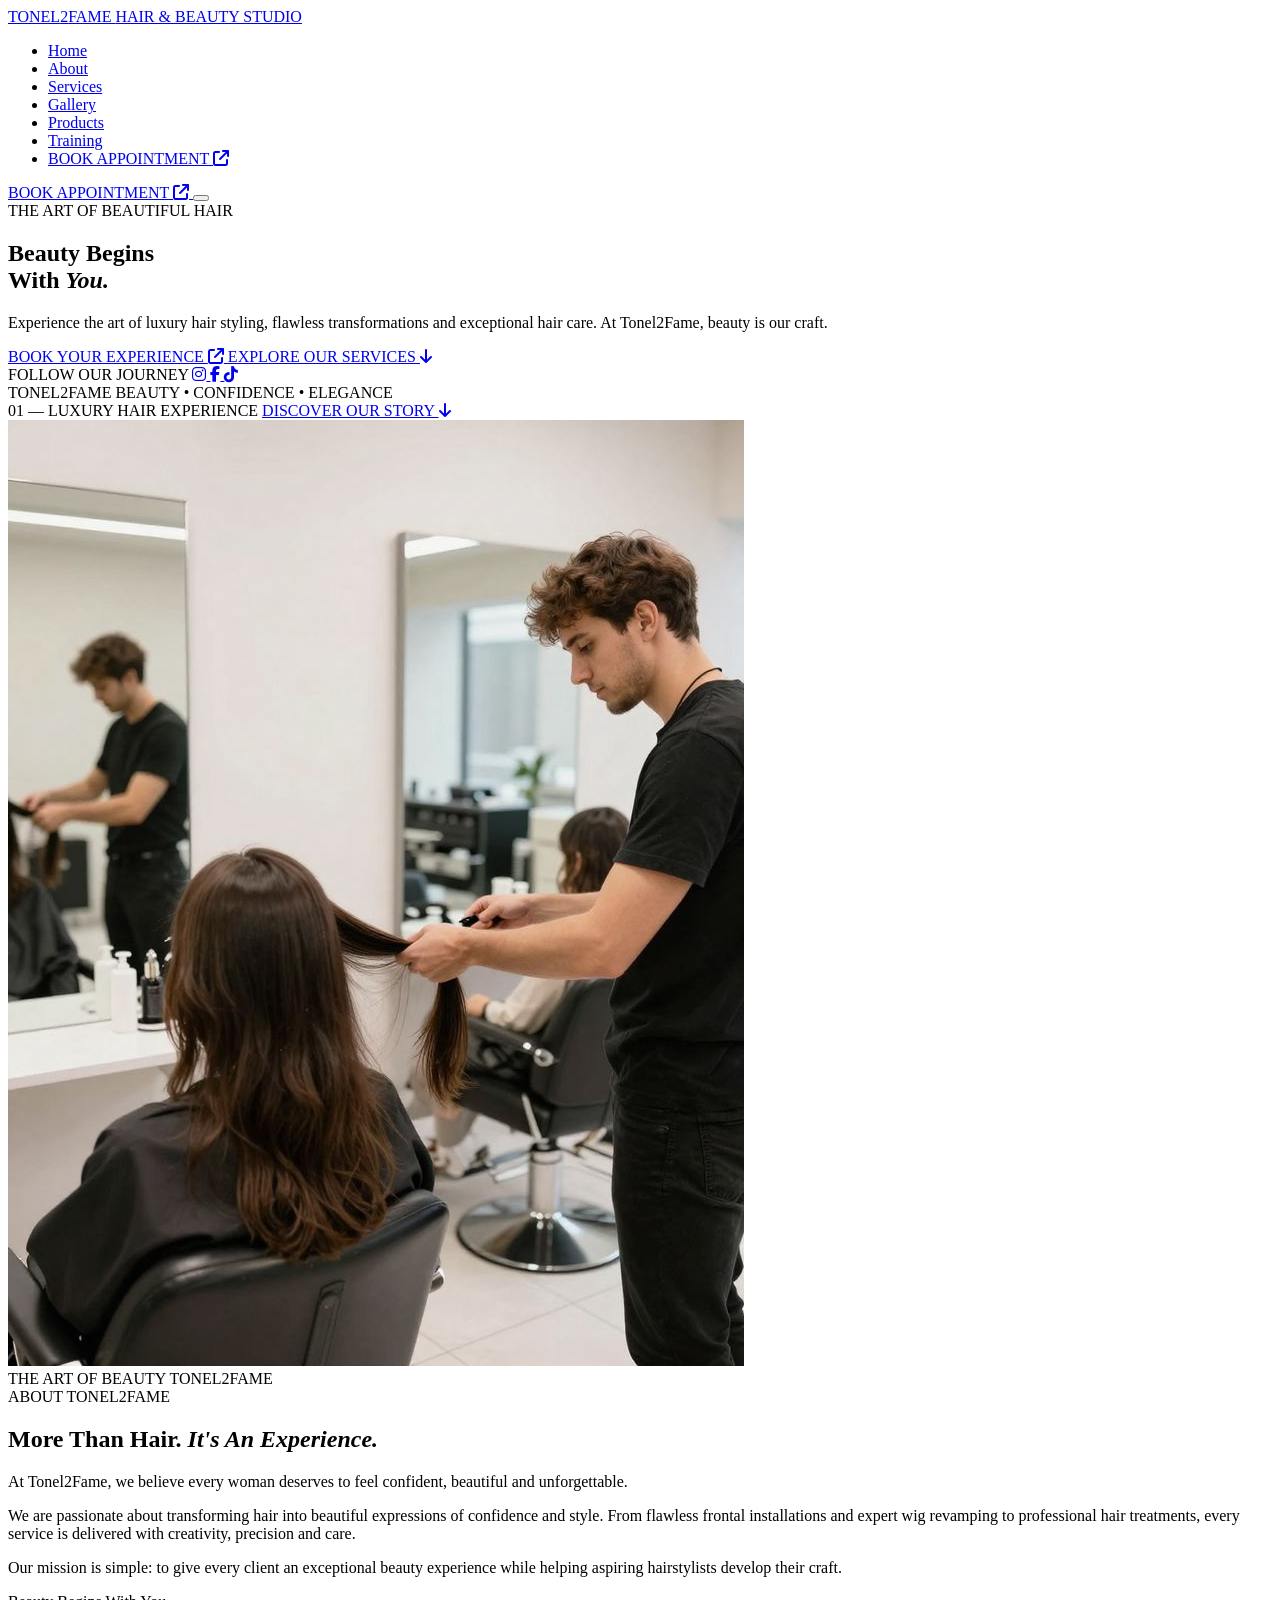
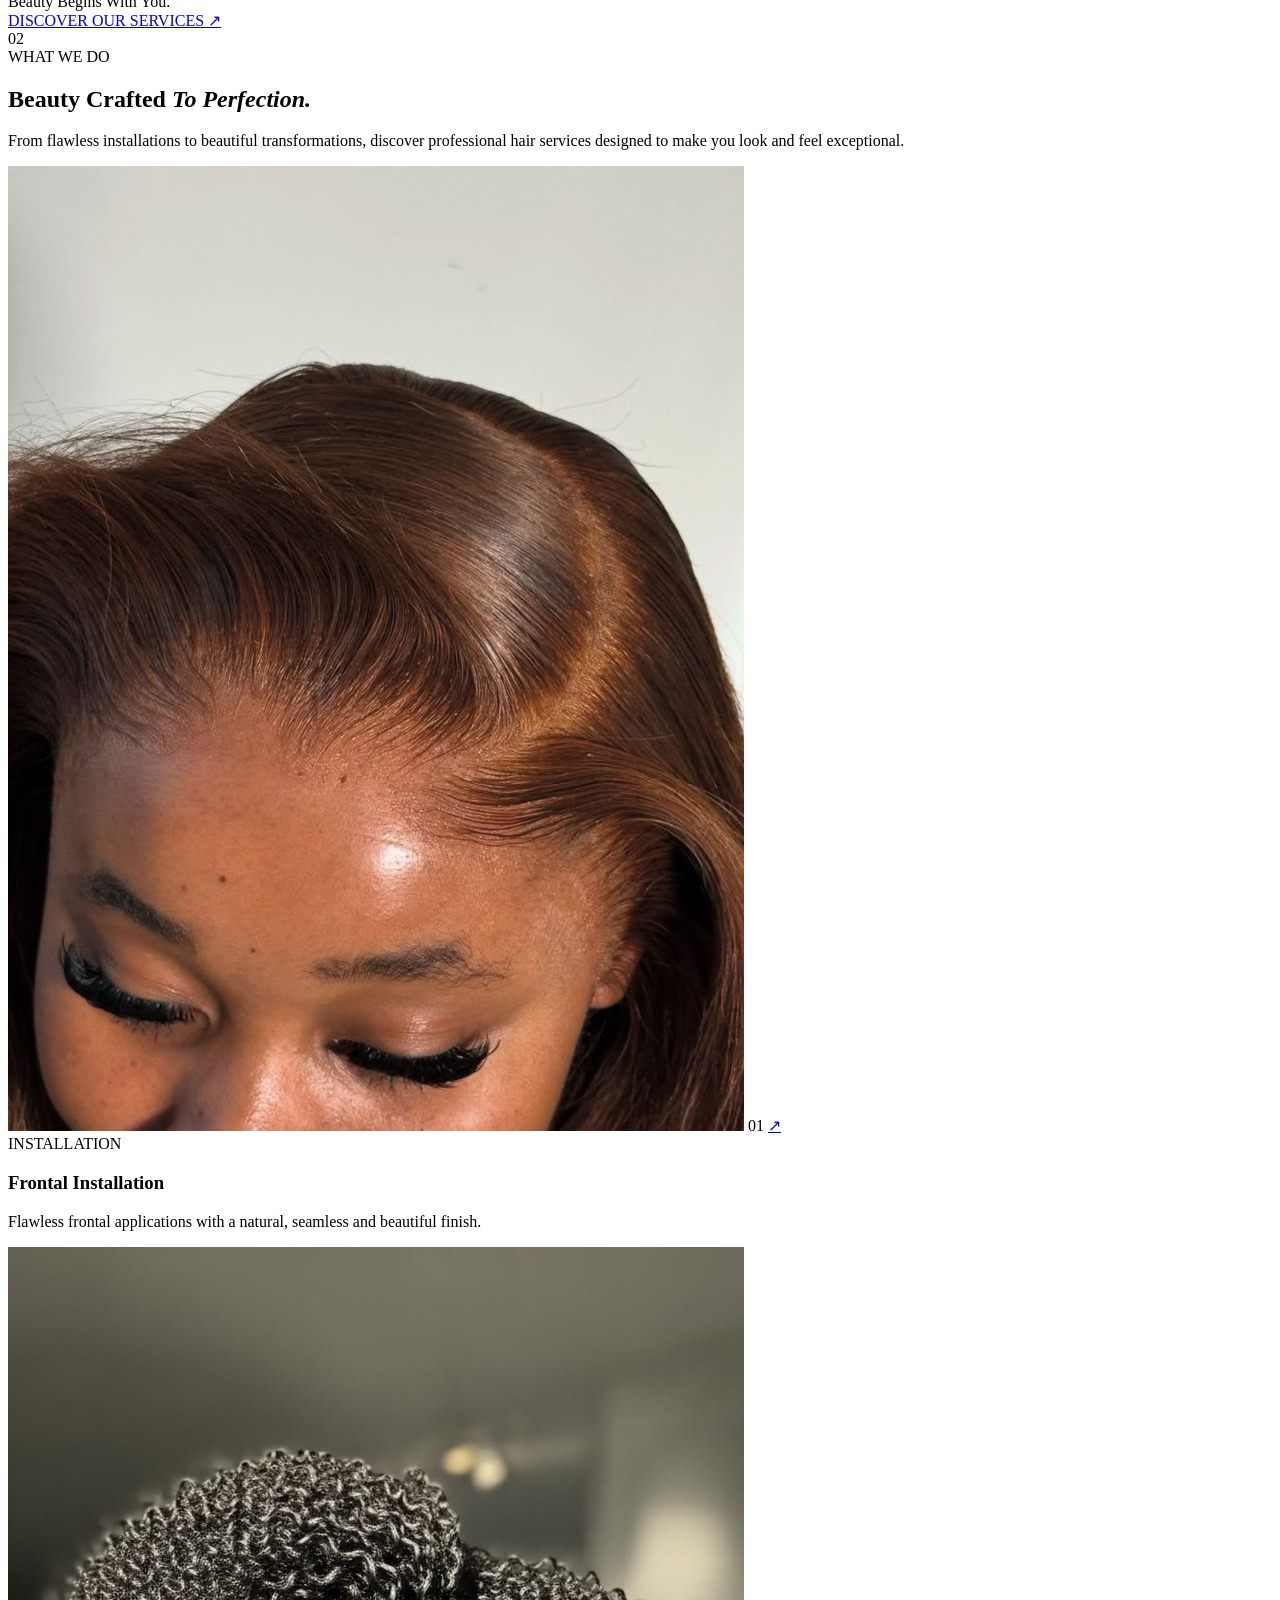
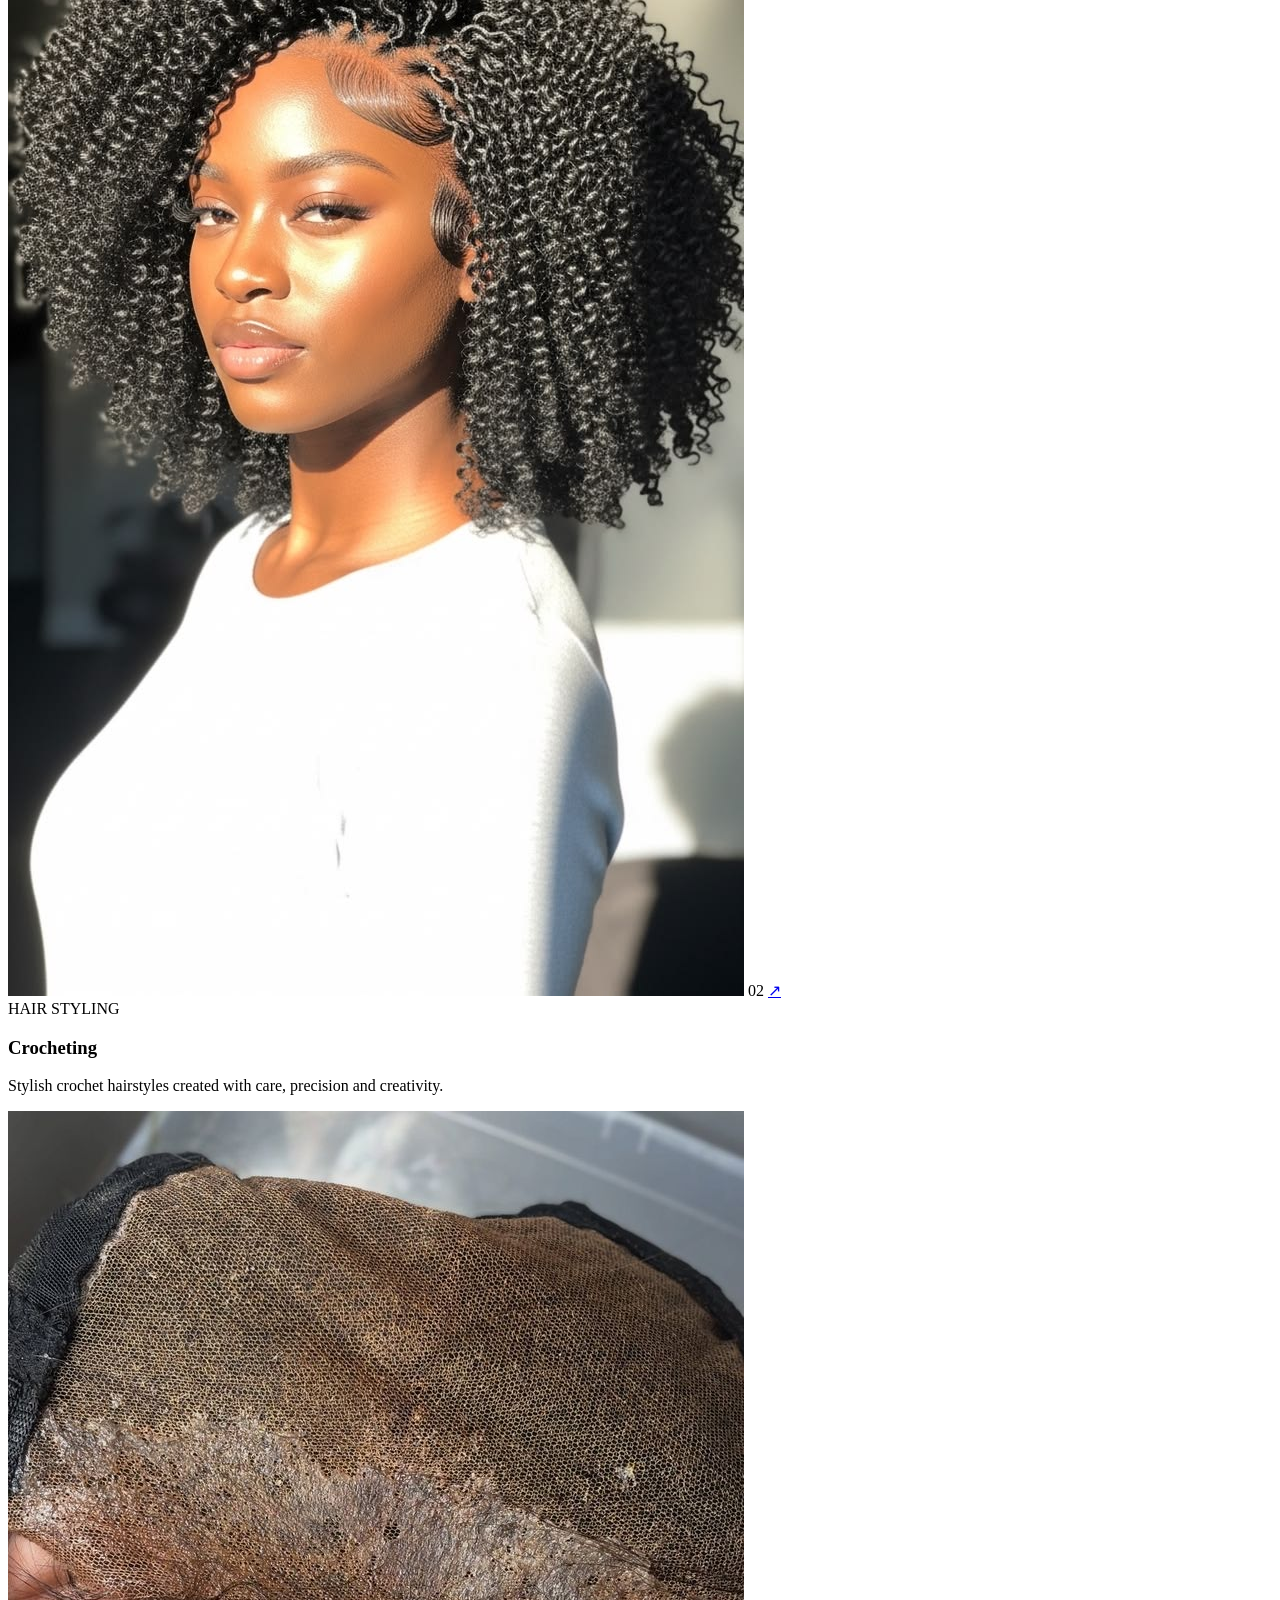
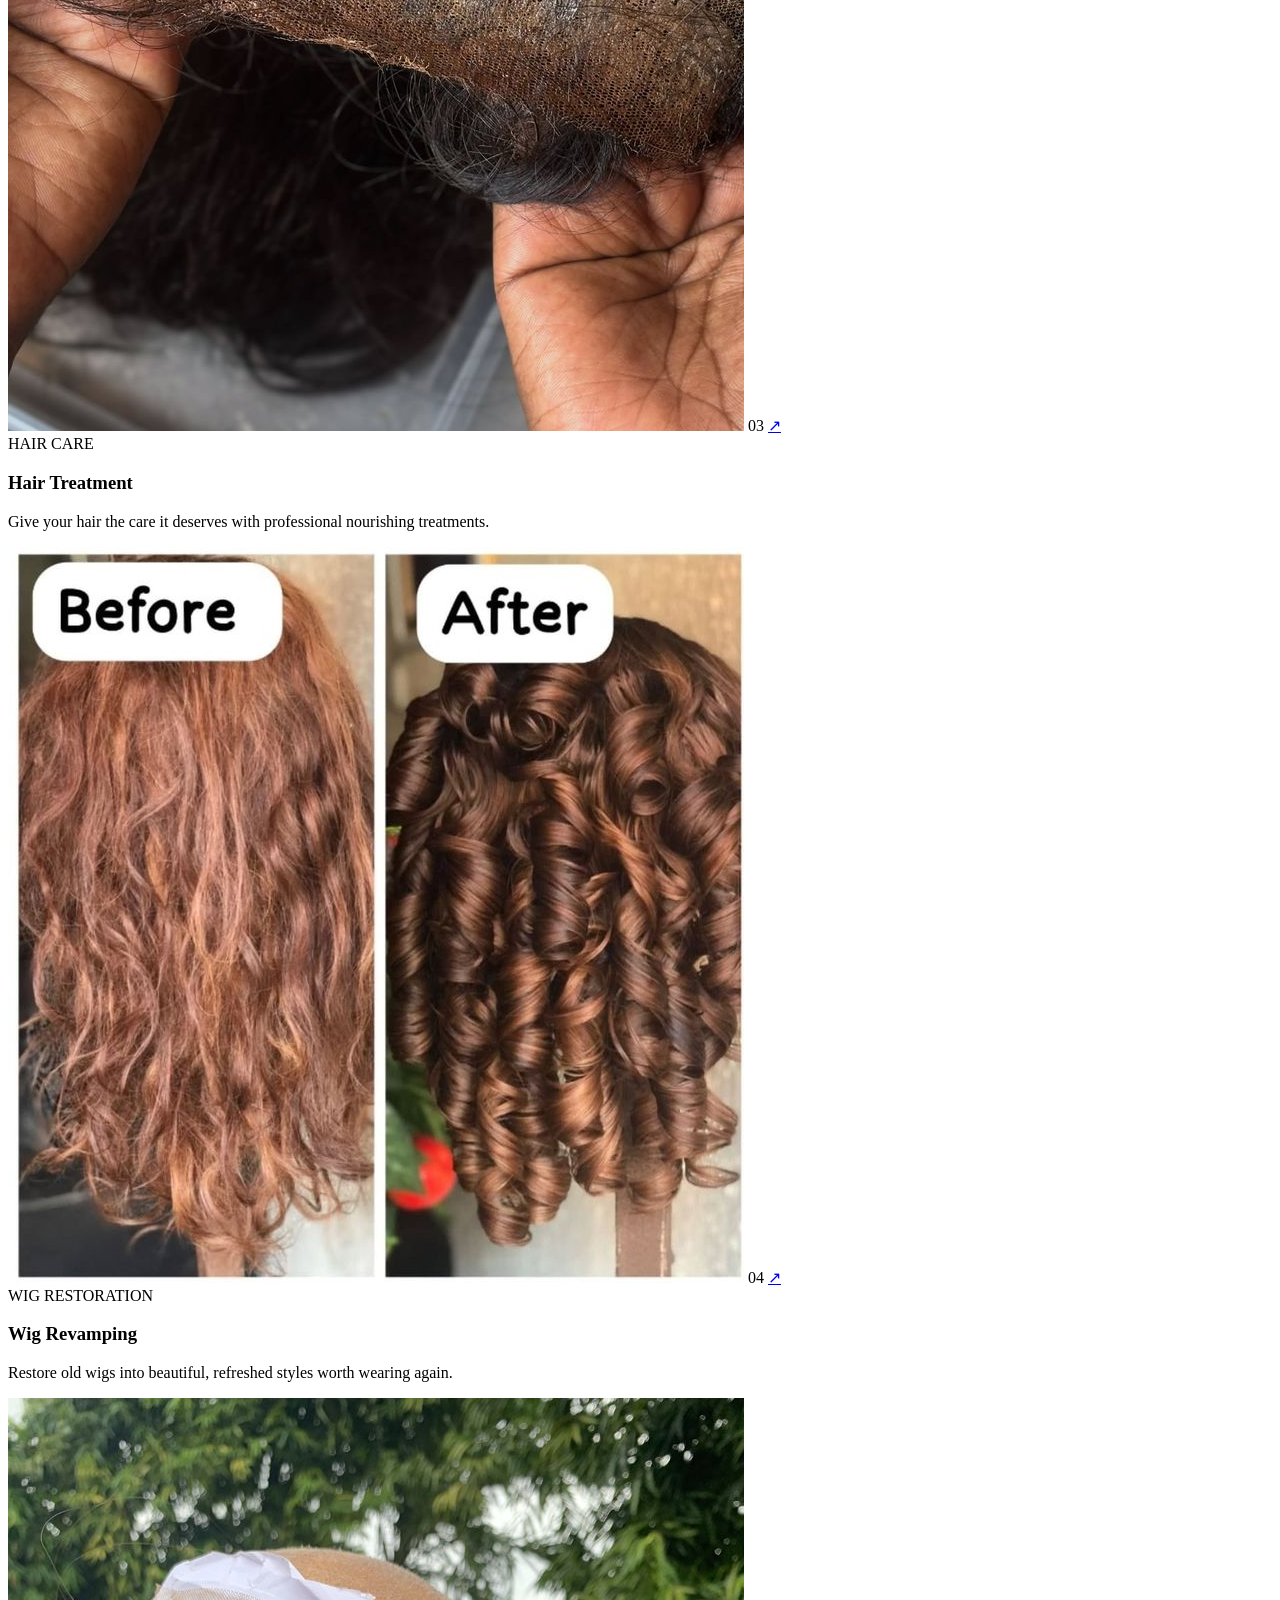
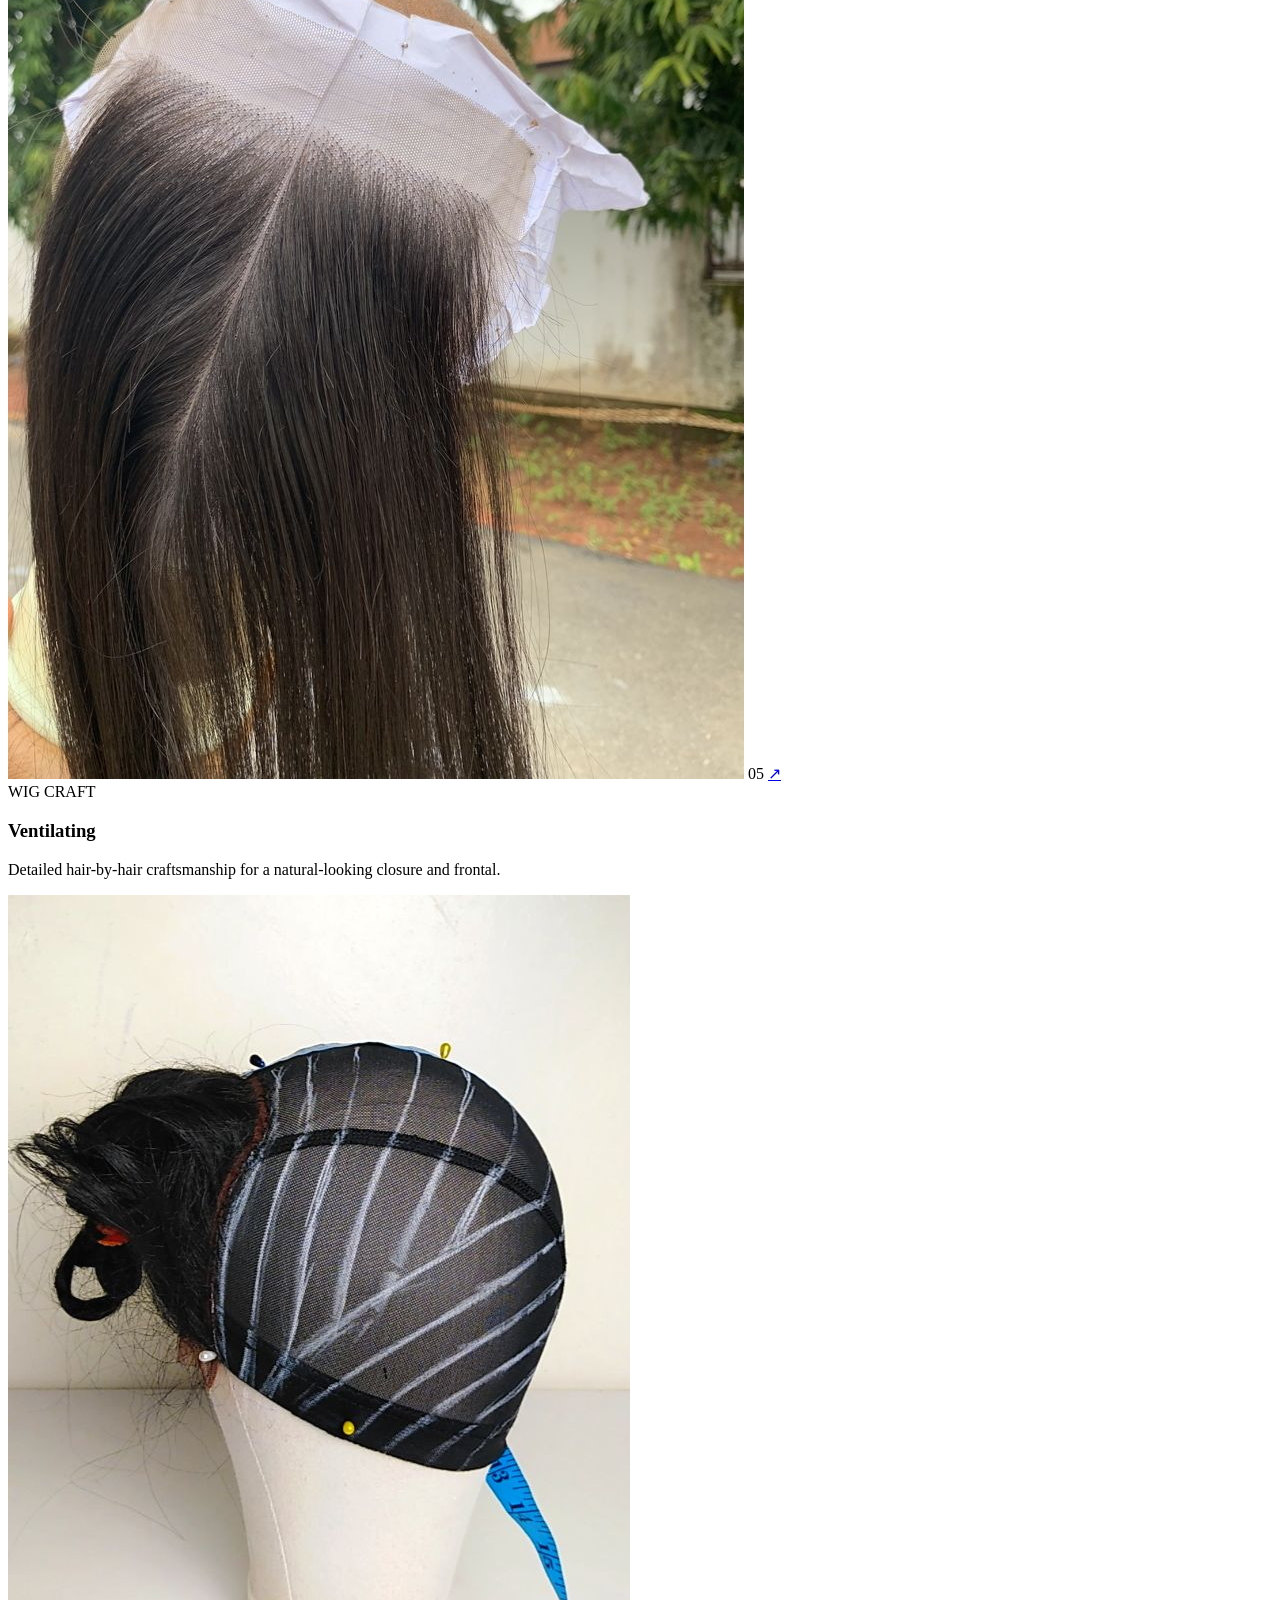
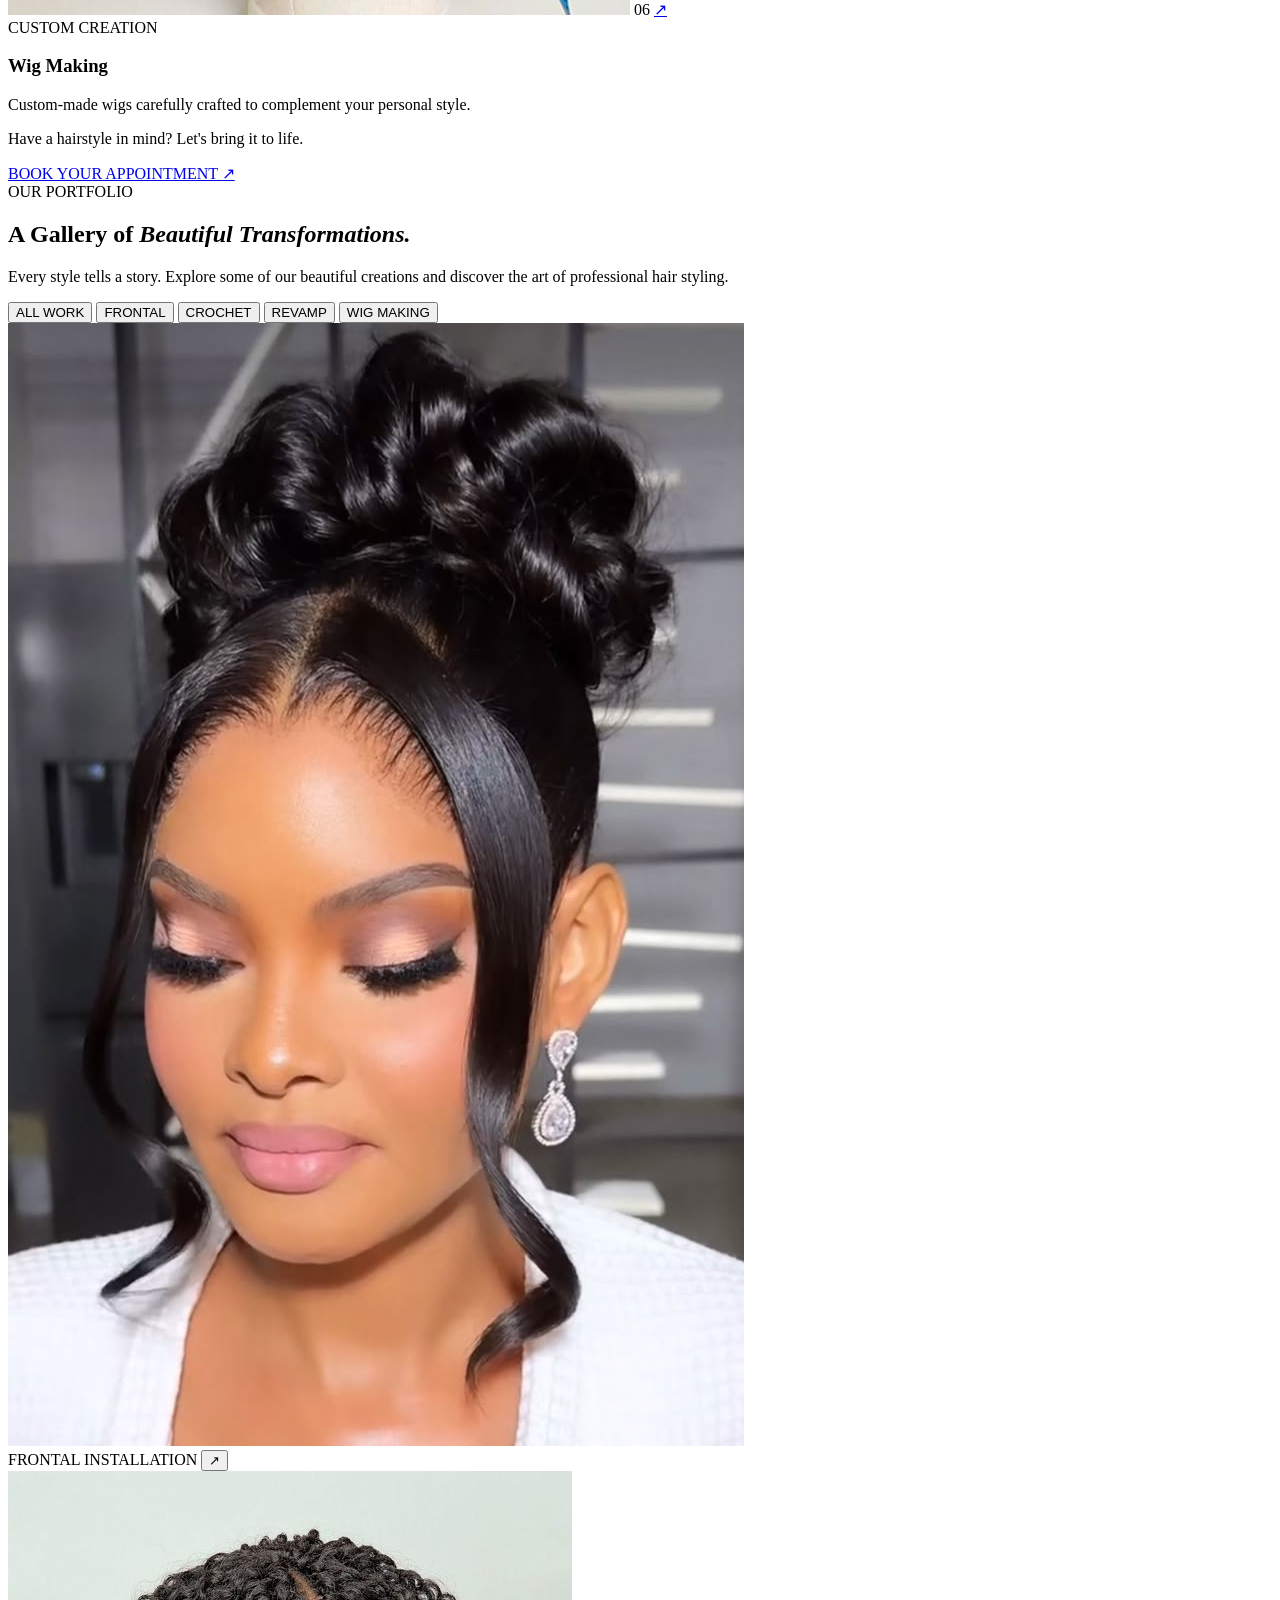
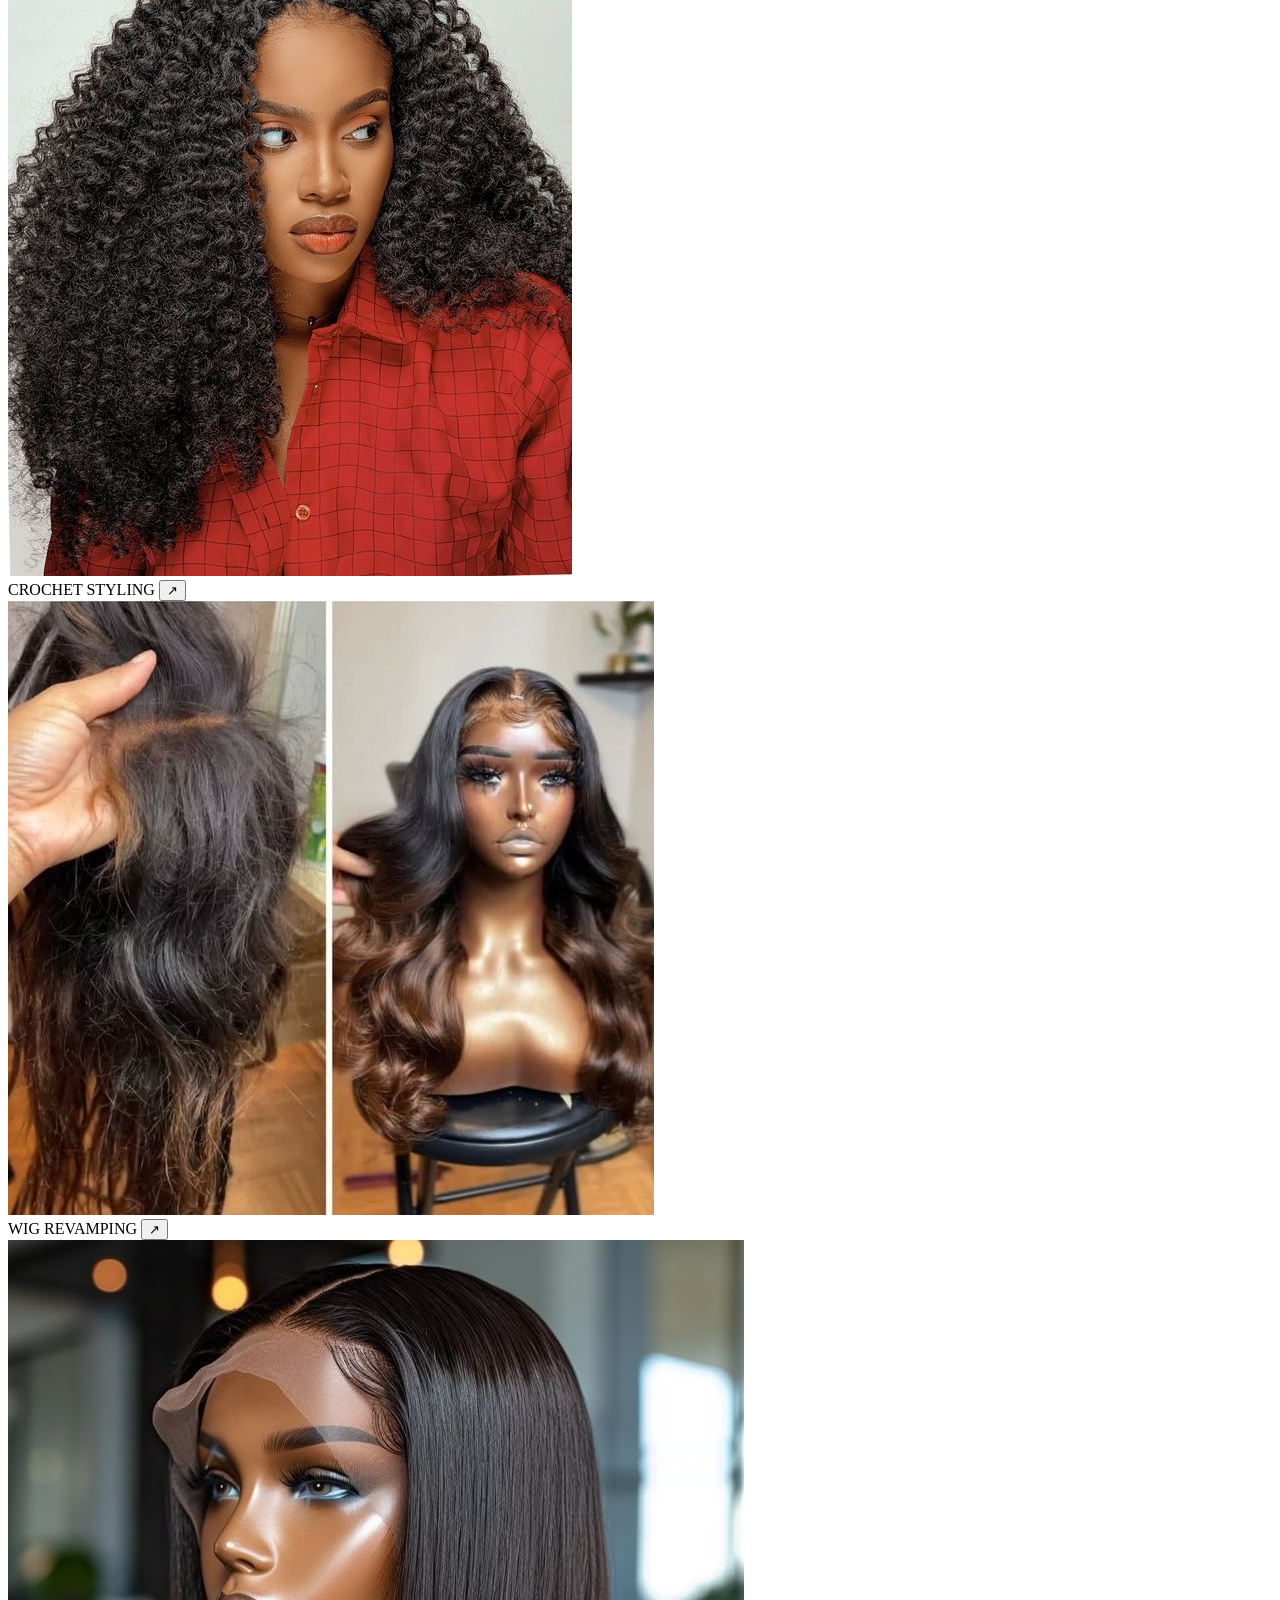
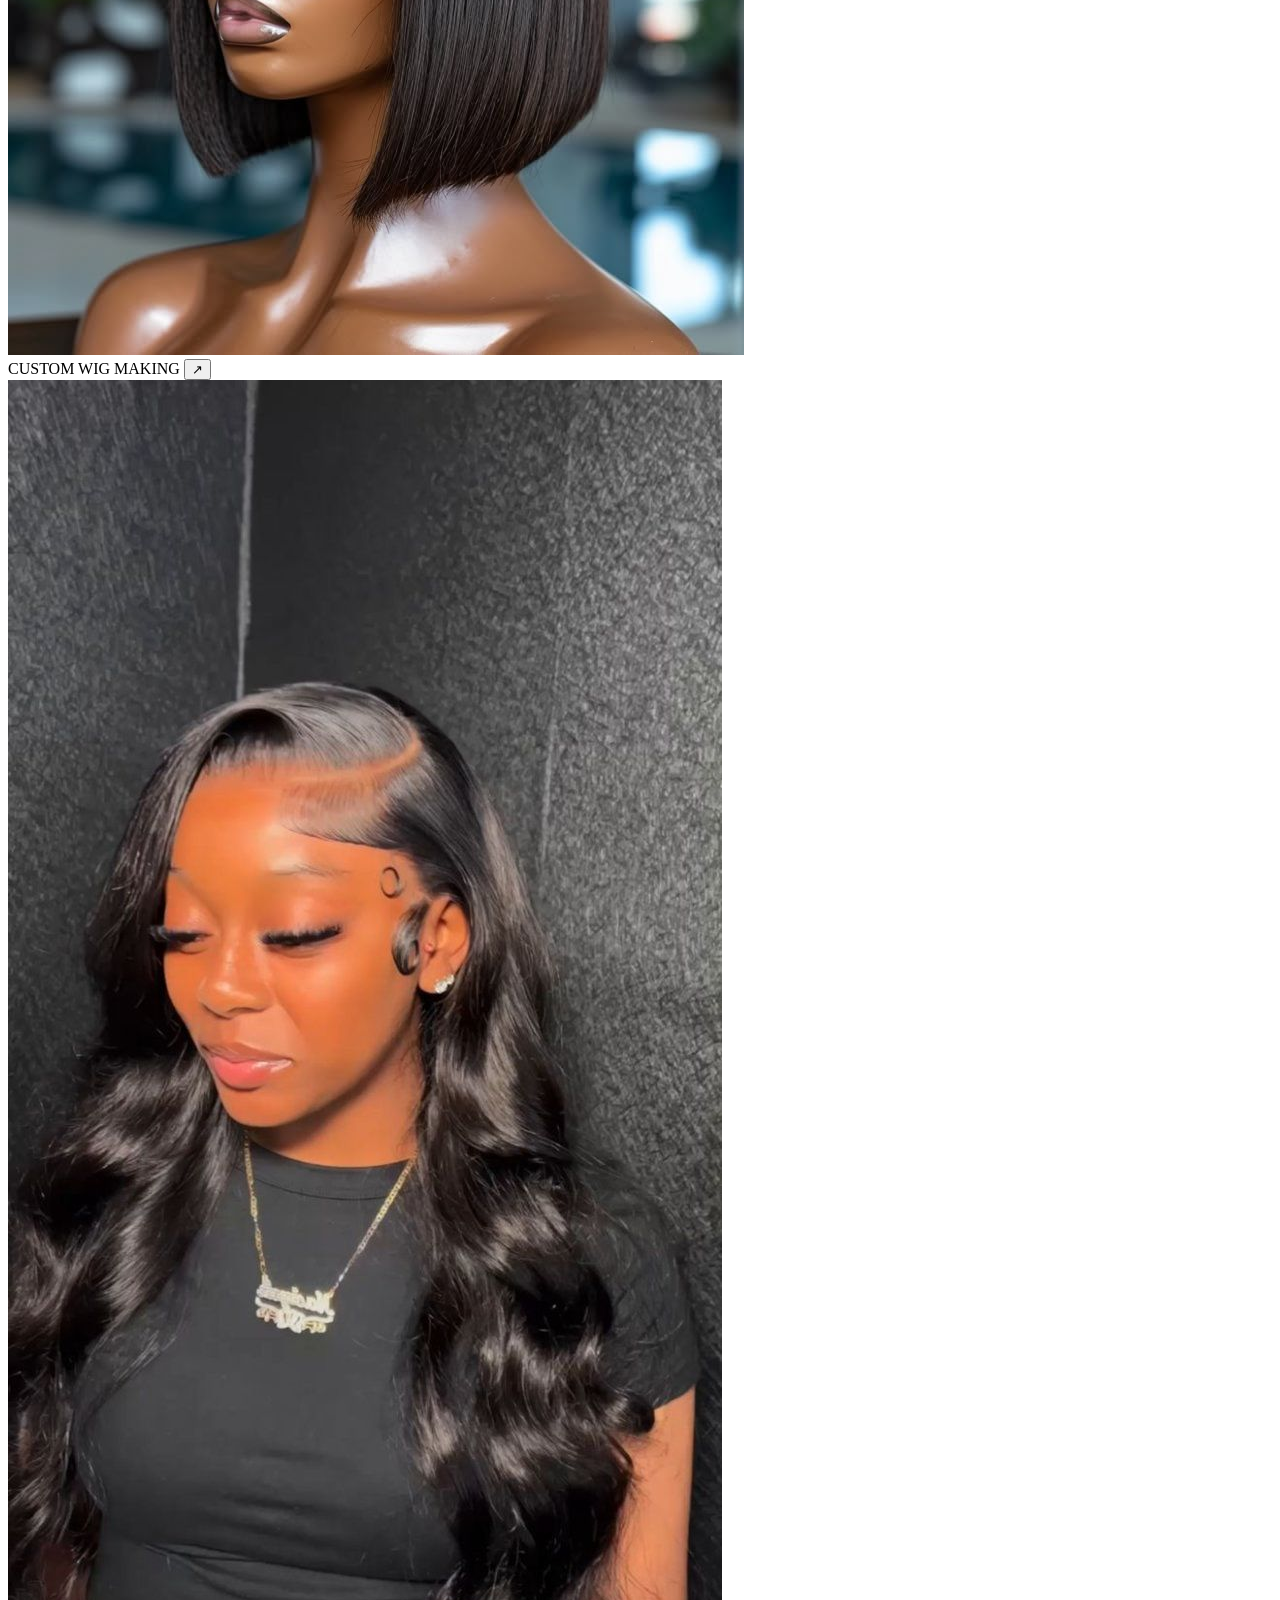
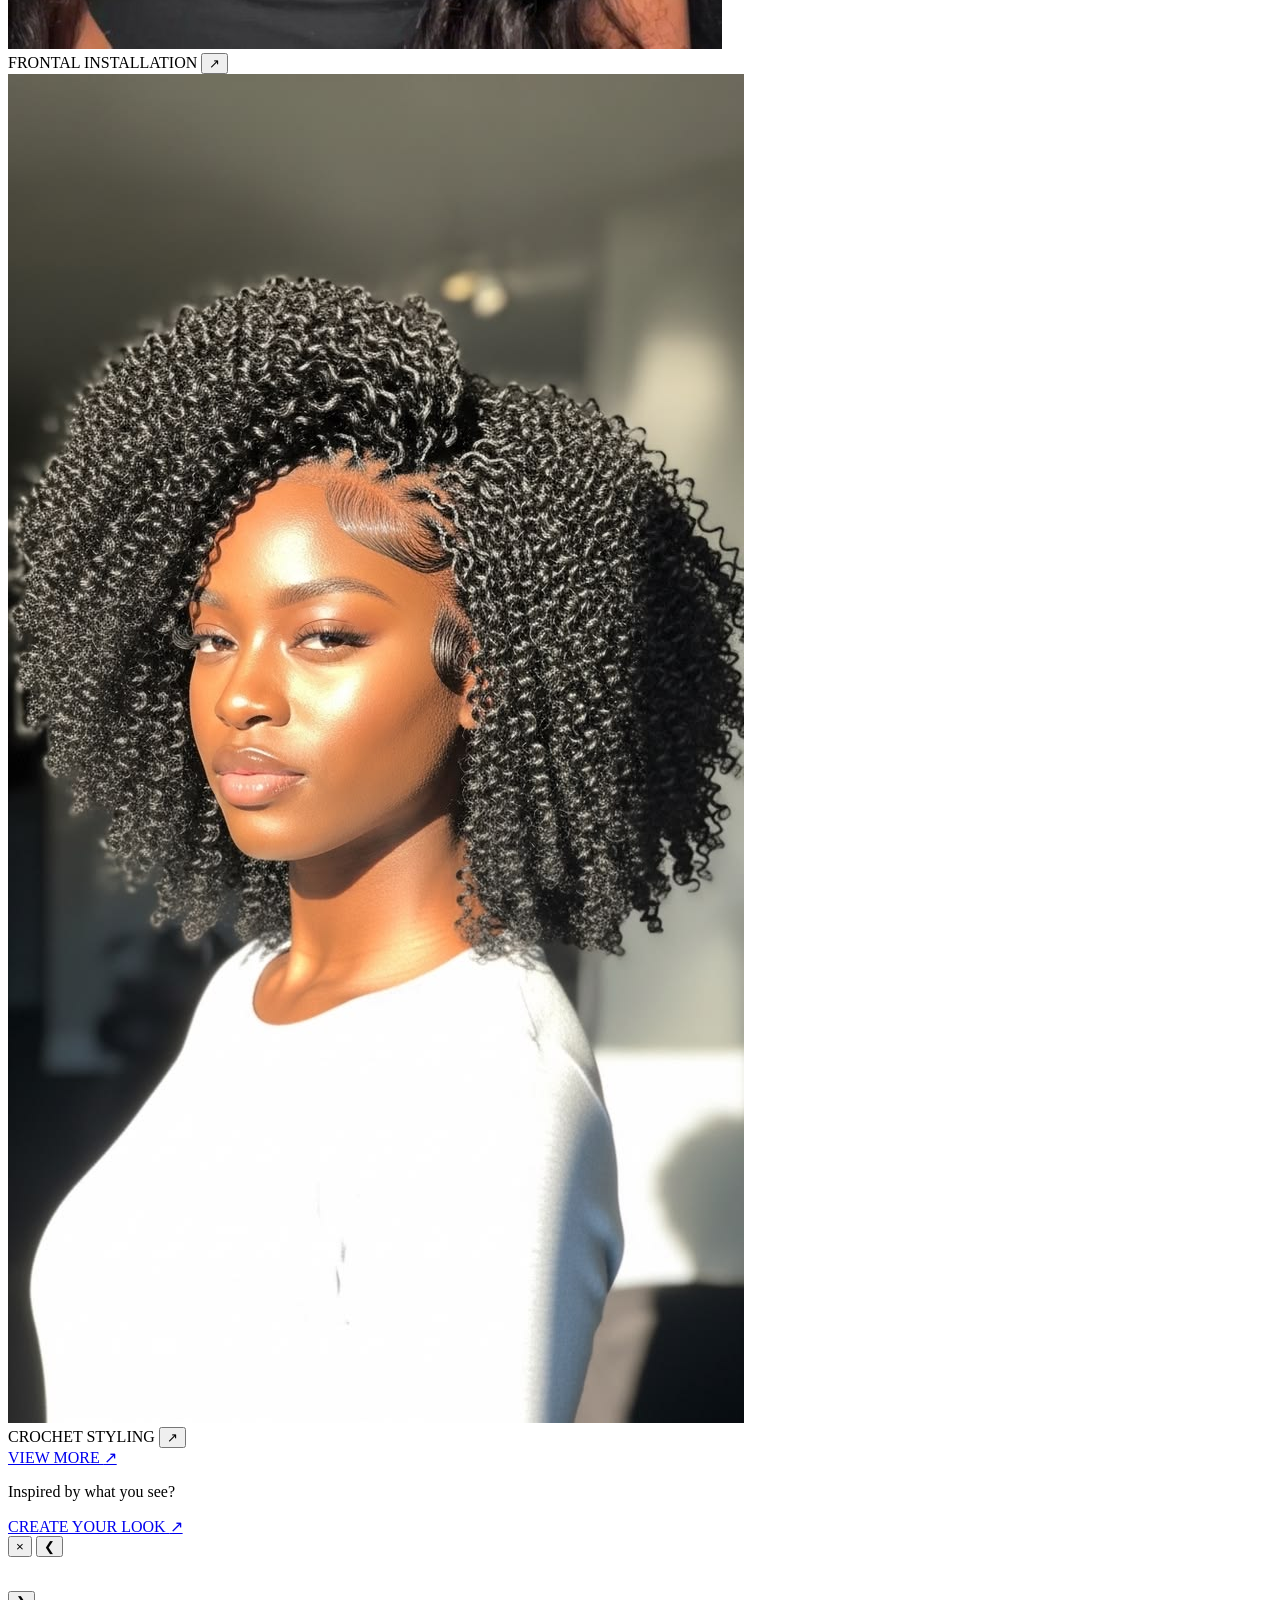
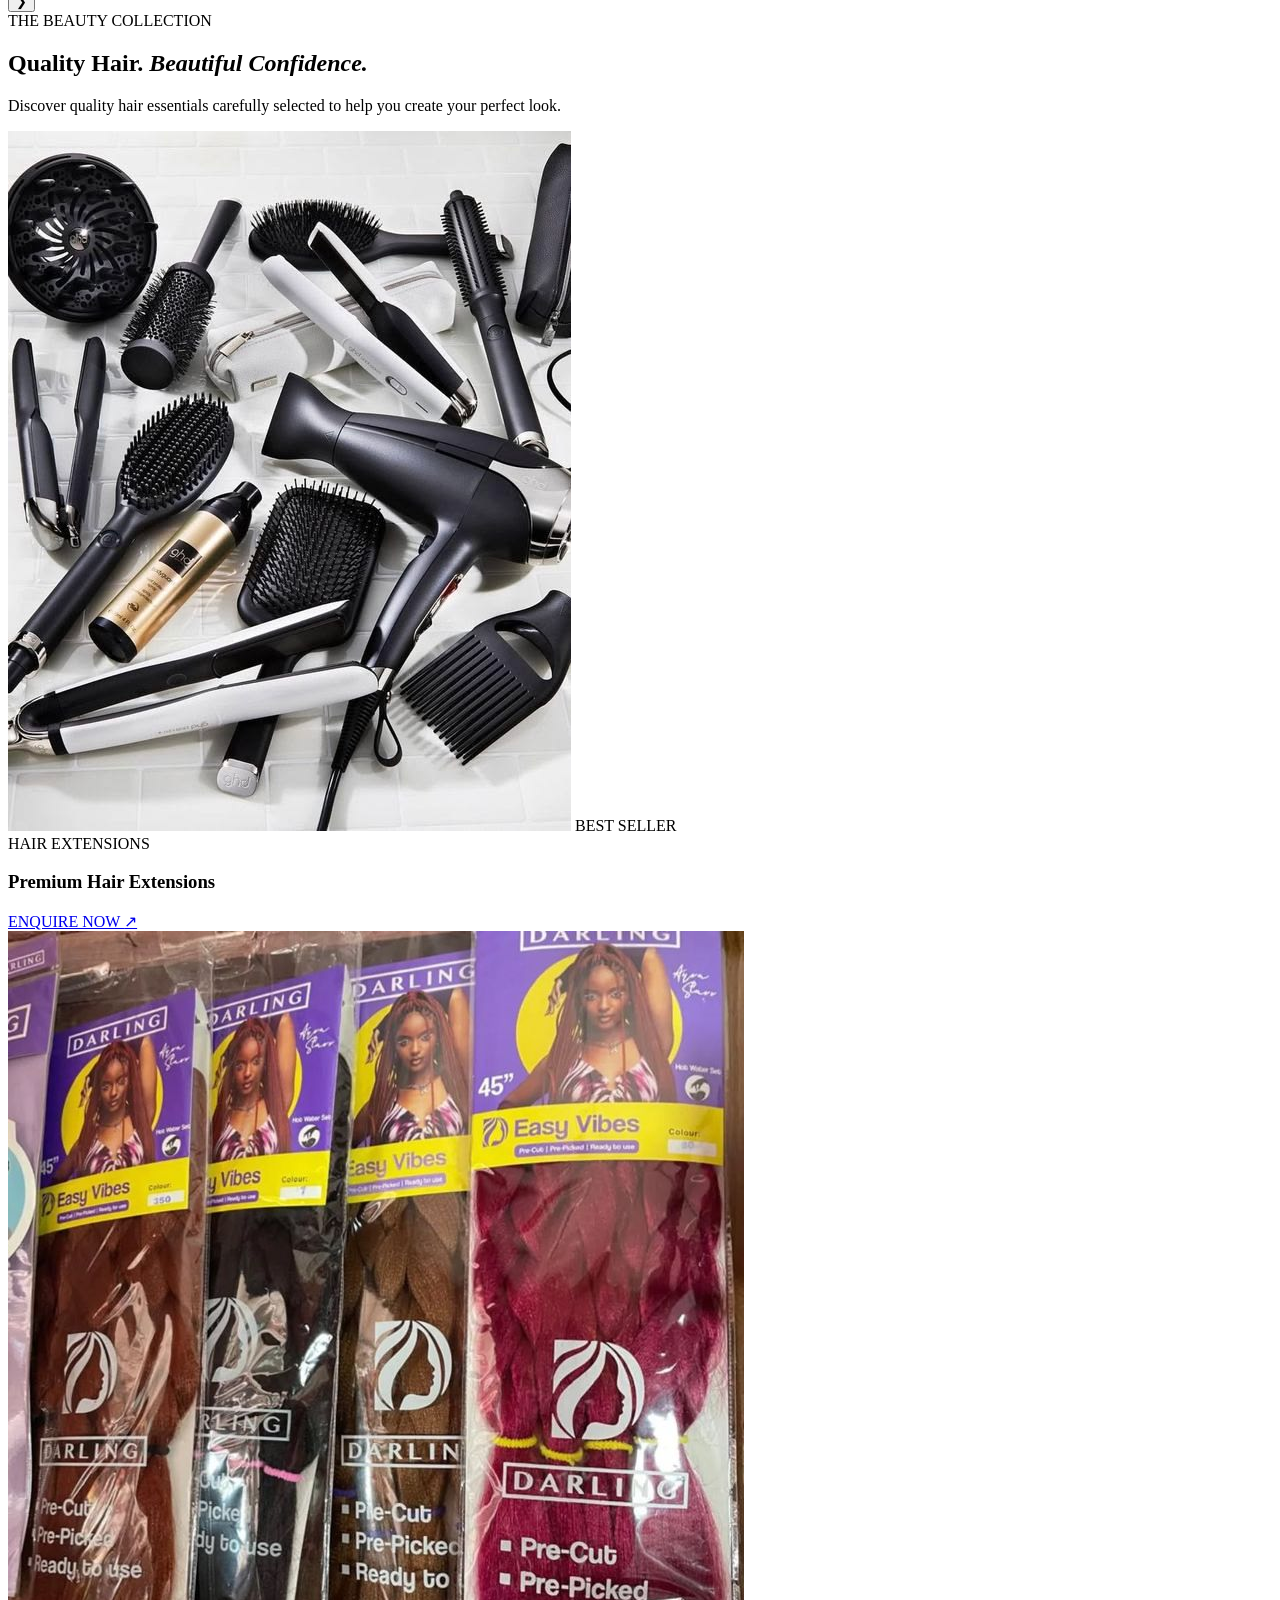
==== commit dd88a7f5: "Rename homepage to index.html" ====
--- a/Index.html
+++ b/Index.html
@@ -1,28 +1,20 @@
 
 <!DOCTYPE html>
 <html lang="en">
-
 <head>
     <meta charset="UTF-8">
     <meta name="viewport" content="width=device-width, initial-scale=1.0">
-
     <meta name="description" content="Tonel2Fame offers luxury frontal installation, crochet styling, wig making, hair treatments, wig revamping and professional hair training.">
-
     <meta name="theme-color" content="#171513">
-
     <title>Tonel2Fame | Luxury Hair & Beauty Studio</title>
-
     <!-- GOOGLE FONTS -->
     <link rel="preconnect" href="https://fonts.googleapis.com">
     <link rel="preconnect" href="https://fonts.gstatic.com" crossorigin>
-
     <link href="https://fonts.googleapis.com/css2?family=DM+Sans:wght@400;500;600;700&family=Playfair+Display:ital,wght@0,400;0,500;0,600;0,700;1,400;1,500&display=swap" rel="stylesheet">
-
     <!-- ICONS -->
     <link rel="stylesheet" href="https://cdnjs.cloudflare.com/ajax/libs/font-awesome/6.5.2/css/all.min.css">
-
     <!-- CSS -->
-    <link rel="stylesheet" href="Styles.css">
+    <link rel="stylesheet" href="styles.css">
 
 </head>
 
@@ -63,7 +55,7 @@
 
                 <li><a href="#products" class="nav-link">Products</a></li>
 
-                <li><a href="Training.html" class="nav-link">Training</a></li>
+                <li><a href="training.html" class="nav-link">Training</a></li>
 
                 <li class="mobile-booking">
                     <a href="#contact" class="mobile-book-btn">
@@ -831,7 +823,7 @@
                 </div>
             </div>
 
-            <a href="Training.html" class="academy-button">
+            <a href="training.html" class="academy-button">
                 ENQUIRE ABOUT TRAINING <span>↗</span>
             </a>
         </div>
@@ -1279,7 +1271,7 @@
 <div class="scroll-progress" id="scrollProgress"></div>
 <div class="nav-backdrop" id="navBackdrop"></div>
     <!-- JAVASCRIPT -->
-    <script src="Script.js"></script>
+    <script src="script.js"></script>
 
 </body>
 
